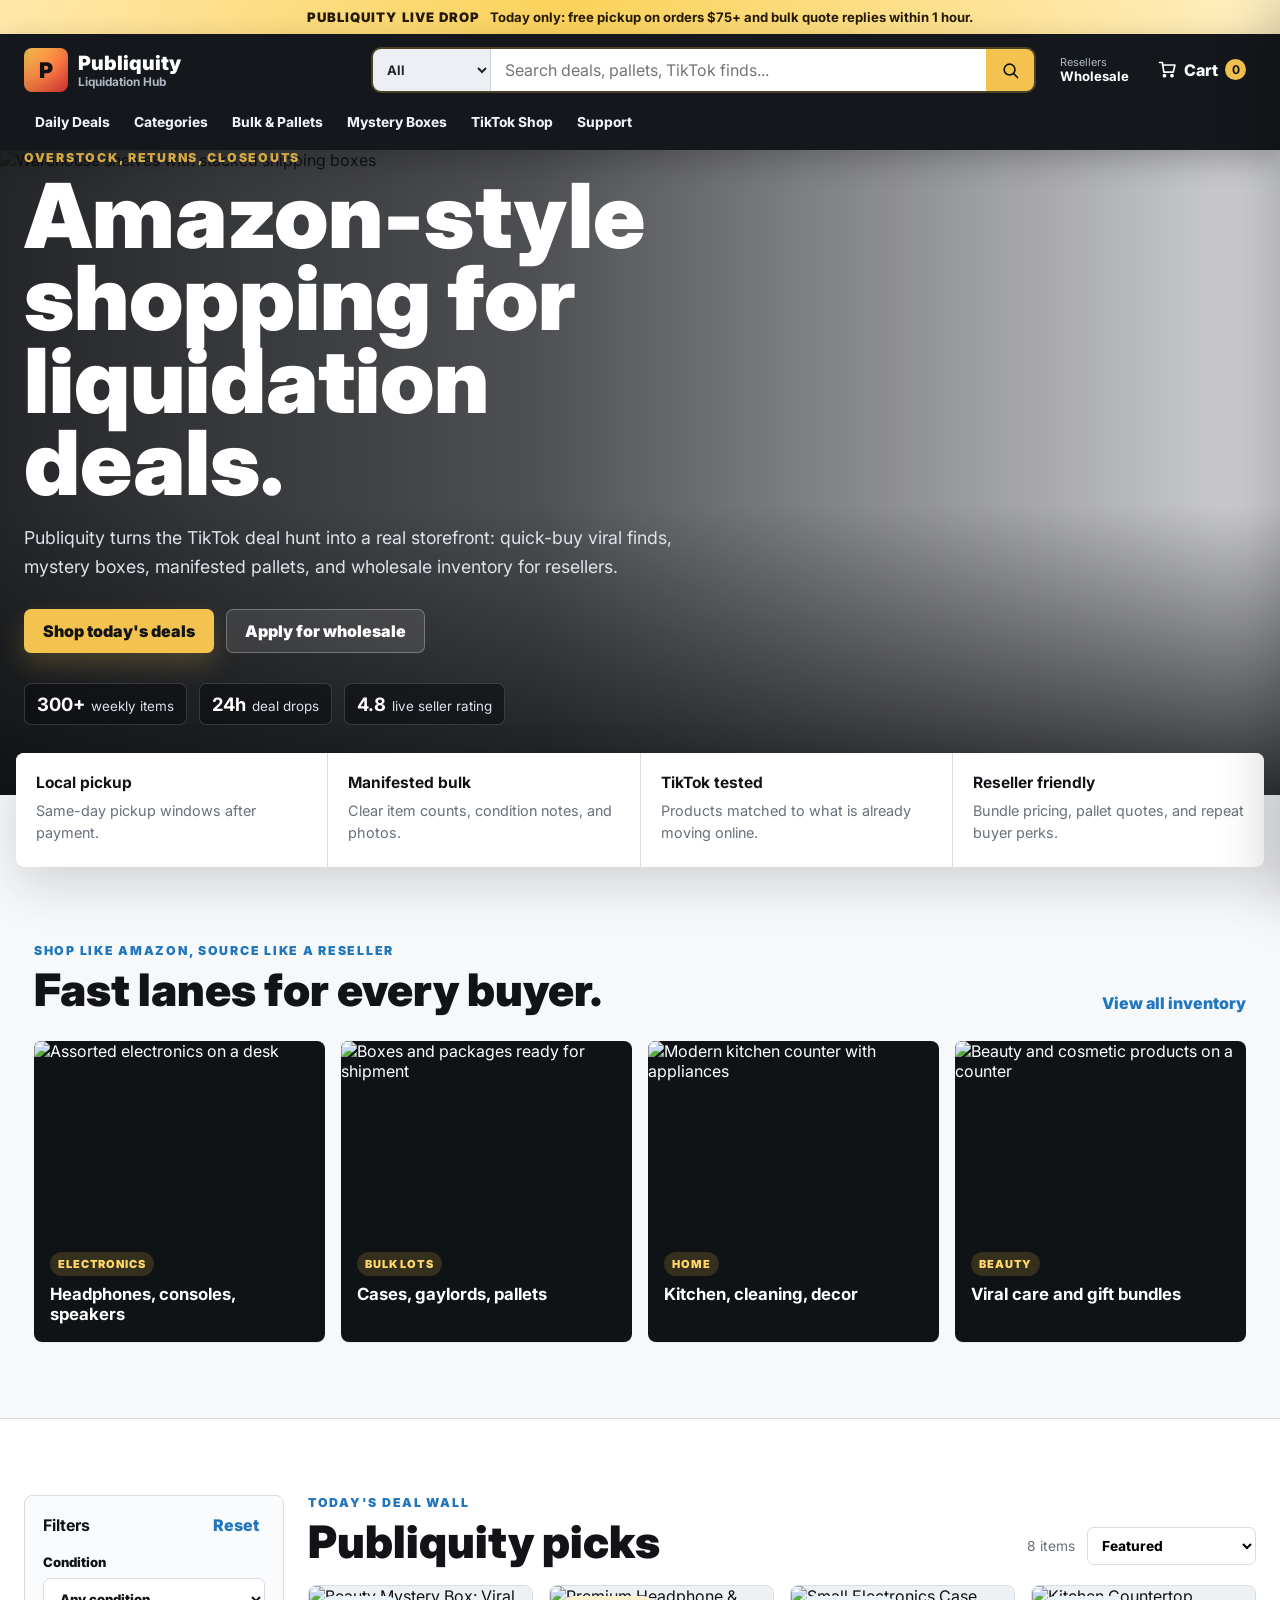
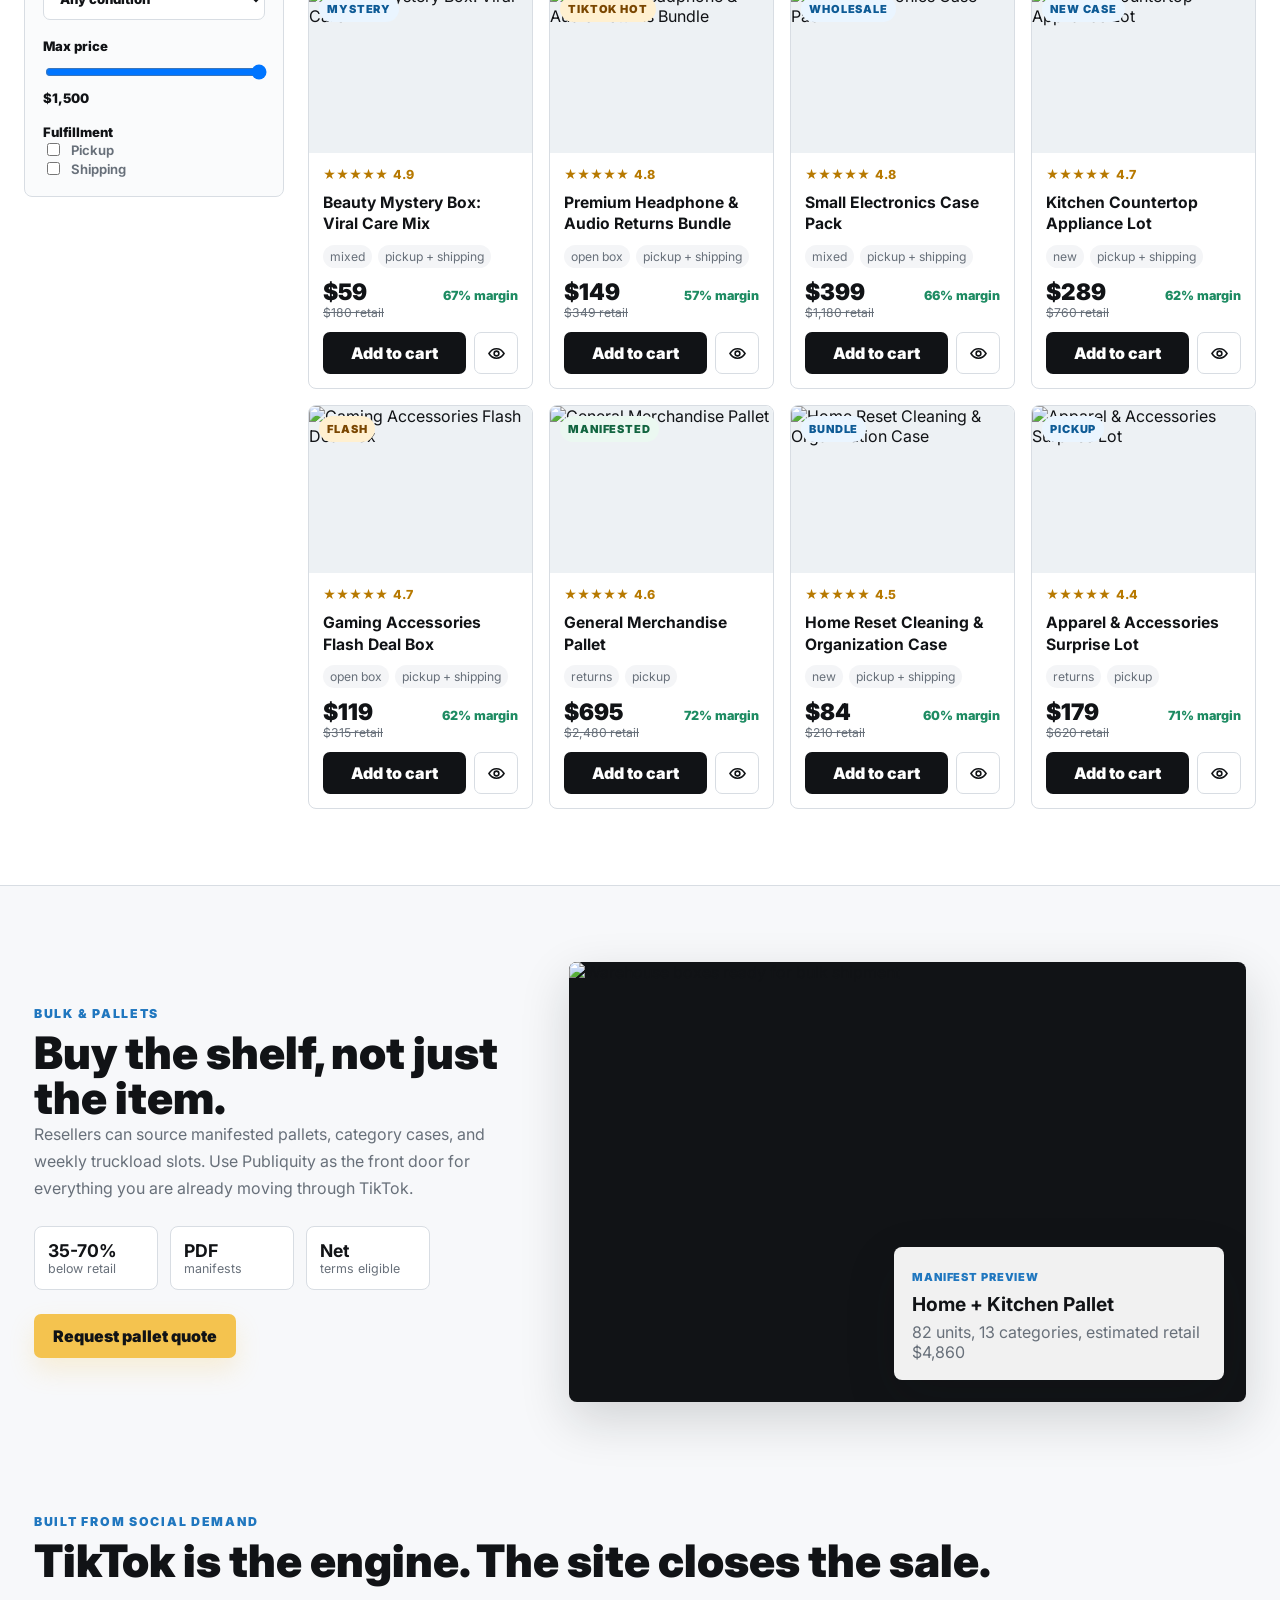
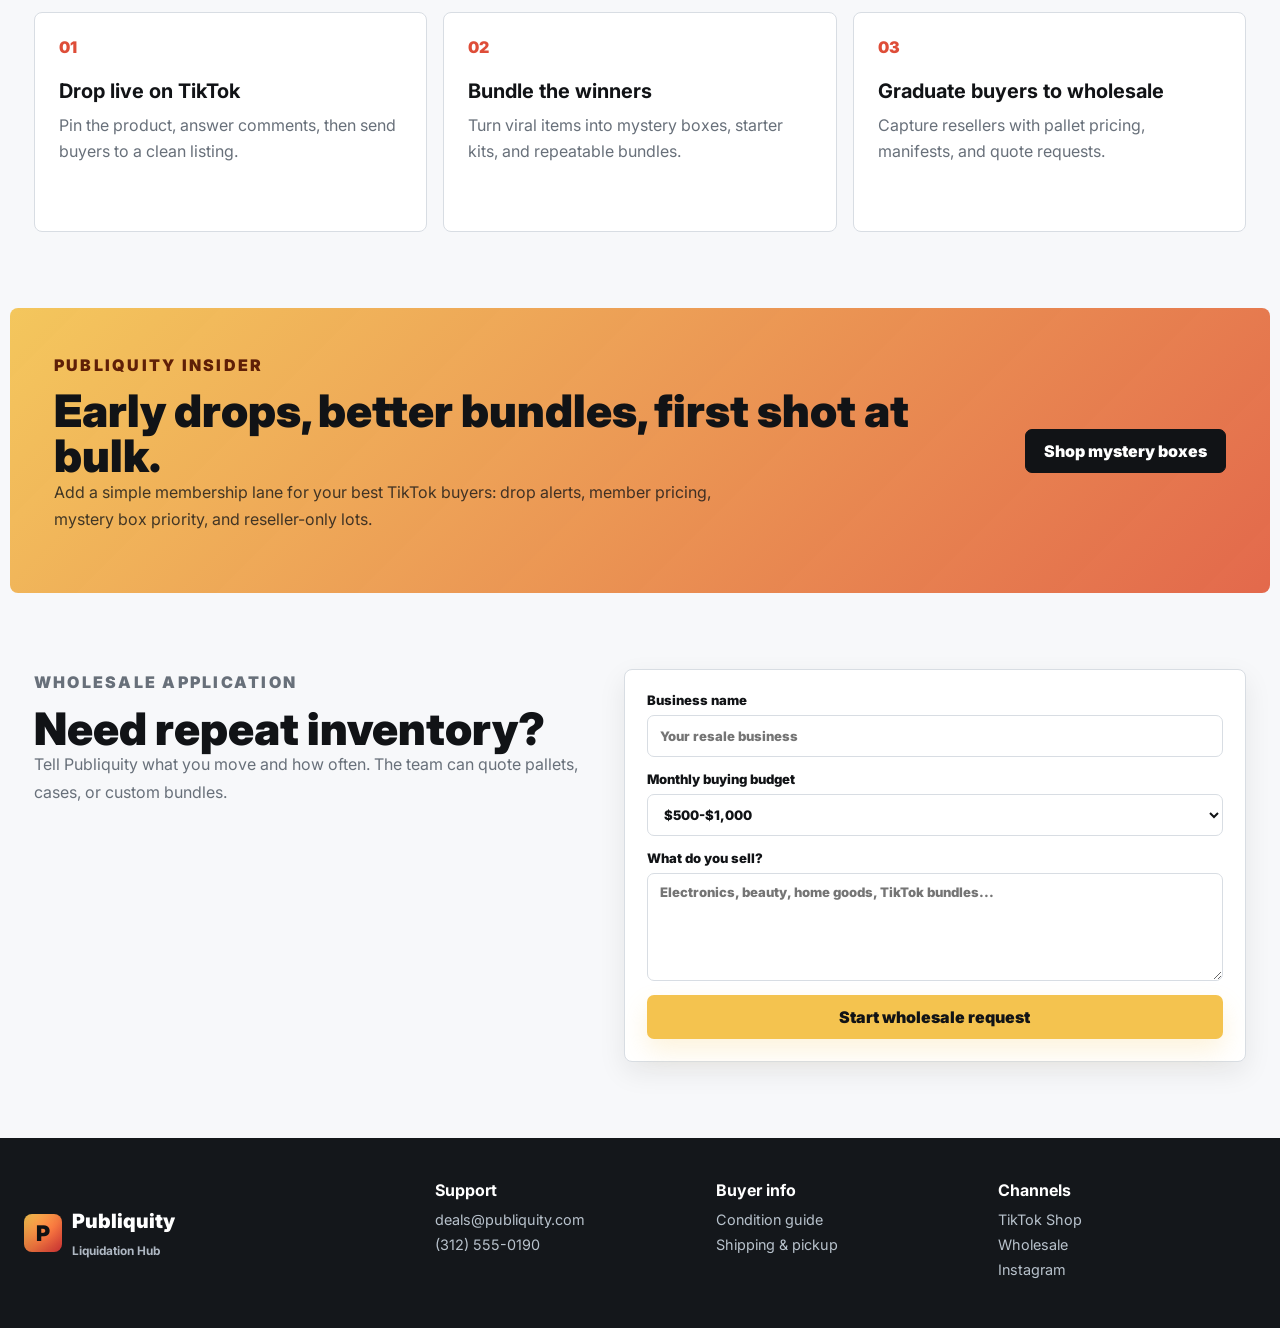
==== client-demos/publiquity/index.html @ a8ba73d6 "Add Publiquity storefront demo" ====
<!doctype html>
<html lang="en">
  <head>
    <meta charset="utf-8" />
    <meta name="viewport" content="width=device-width, initial-scale=1" />
    <meta name="theme-color" content="#121417" />
    <title>Publiquity | Liquidation Deals, Mystery Boxes & Wholesale</title>
    <meta
      name="description"
      content="Publiquity is a liquidation marketplace for viral deals, mystery boxes, bulk lots, and wholesale resale inventory."
    />
    <link rel="preconnect" href="https://images.unsplash.com" />
    <link rel="preconnect" href="https://fonts.googleapis.com" />
    <link rel="preconnect" href="https://fonts.gstatic.com" crossorigin />
    <link
      href="https://fonts.googleapis.com/css2?family=Inter:wght@400;500;600;700;800;900&display=swap"
      rel="stylesheet"
    />
    <link rel="stylesheet" href="styles.css?v=publiquity-3" />
  </head>
  <body>
    <div class="deal-strip">
      <span>Publiquity live drop</span>
      <strong>Today only: free pickup on orders $75+ and bulk quote replies within 1 hour.</strong>
    </div>

    <header class="site-header">
      <div class="topbar">
        <a class="brand" href="#top" aria-label="Publiquity home">
          <span class="brand-mark">P</span>
          <span>
            <strong>Publiquity</strong>
            <small>Liquidation Hub</small>
          </span>
        </a>

        <button class="icon-btn nav-toggle" type="button" aria-label="Open menu" data-nav-toggle>
          <span></span>
          <span></span>
          <span></span>
        </button>

        <form class="search" role="search">
          <select aria-label="Search category" id="categorySelect">
            <option value="all">All</option>
            <option value="electronics">Electronics</option>
            <option value="home">Home</option>
            <option value="beauty">Beauty</option>
            <option value="bulk">Bulk</option>
          </select>
          <input id="searchInput" type="search" placeholder="Search deals, pallets, TikTok finds..." />
          <button type="submit" aria-label="Search">
            <svg viewBox="0 0 24 24" aria-hidden="true">
              <path d="m21 21-4.3-4.3m1.3-5.2a6.5 6.5 0 1 1-13 0 6.5 6.5 0 0 1 13 0Z" />
            </svg>
          </button>
        </form>

        <div class="header-actions">
          <a class="mini-link" href="#wholesale">
            <span>Resellers</span>
            <strong>Wholesale</strong>
          </a>
          <button class="cart-button" type="button" data-cart-open>
            <svg viewBox="0 0 24 24" aria-hidden="true">
              <path d="M6.5 6h15l-2 8.5H8.2L6.5 3H3" />
              <path d="M9 20a1.2 1.2 0 1 0 0-2.4A1.2 1.2 0 0 0 9 20Zm9 0a1.2 1.2 0 1 0 0-2.4A1.2 1.2 0 0 0 18 20Z" />
            </svg>
            <span>Cart</span>
            <strong id="cartCount">0</strong>
          </button>
        </div>
      </div>

      <nav class="category-nav" data-nav>
        <a href="#deals">Daily Deals</a>
        <a href="#categories">Categories</a>
        <a href="#bulk">Bulk & Pallets</a>
        <a href="#mystery">Mystery Boxes</a>
        <a href="#tiktok">TikTok Shop</a>
        <a href="#support">Support</a>
      </nav>
    </header>

    <main id="top">
      <section class="hero">
        <img
          src="https://images.unsplash.com/photo-1586528116311-ad8dd3c8310d?auto=format&fit=crop&w=1800&q=82"
          alt="Warehouse shelves with stacked shipping boxes"
        />
        <div class="hero-overlay"></div>
        <div class="hero-content">
          <p class="eyebrow">Overstock, returns, closeouts</p>
          <h1>Amazon-style shopping for liquidation deals.</h1>
          <p>
            Publiquity turns the TikTok deal hunt into a real storefront: quick-buy viral finds,
            mystery boxes, manifested pallets, and wholesale inventory for resellers.
          </p>
          <div class="hero-actions">
            <a class="btn primary" href="#deals">Shop today's deals</a>
            <a class="btn secondary" href="#wholesale">Apply for wholesale</a>
          </div>
          <div class="hero-metrics" aria-label="Publiquity marketplace highlights">
            <span><strong>300+</strong> weekly items</span>
            <span><strong>24h</strong> deal drops</span>
            <span><strong>4.8</strong> live seller rating</span>
          </div>
        </div>
      </section>

      <section class="promise-bar" aria-label="Shopping promises">
        <div>
          <strong>Local pickup</strong>
          <span>Same-day pickup windows after payment.</span>
        </div>
        <div>
          <strong>Manifested bulk</strong>
          <span>Clear item counts, condition notes, and photos.</span>
        </div>
        <div>
          <strong>TikTok tested</strong>
          <span>Products matched to what is already moving online.</span>
        </div>
        <div>
          <strong>Reseller friendly</strong>
          <span>Bundle pricing, pallet quotes, and repeat buyer perks.</span>
        </div>
      </section>

      <section class="section shell" id="categories">
        <div class="section-head">
          <div>
            <p class="eyebrow">Shop like Amazon, source like a reseller</p>
            <h2>Fast lanes for every buyer.</h2>
          </div>
          <a class="text-link" href="#deals">View all inventory</a>
        </div>
        <div class="category-grid">
          <a class="category-card" href="#deals" data-filter-link="electronics">
            <img src="https://images.unsplash.com/photo-1550009158-9ebf69173e03?auto=format&fit=crop&w=900&q=80" alt="Assorted electronics on a desk" />
            <span>Electronics</span>
            <strong>Headphones, consoles, speakers</strong>
          </a>
          <a class="category-card" href="#bulk" data-filter-link="bulk">
            <img src="https://images.unsplash.com/photo-1553413077-190dd305871c?auto=format&fit=crop&w=900&q=80" alt="Boxes and packages ready for shipment" />
            <span>Bulk Lots</span>
            <strong>Cases, gaylords, pallets</strong>
          </a>
          <a class="category-card" href="#deals" data-filter-link="home">
            <img src="https://images.unsplash.com/photo-1556912173-3bb406ef7e77?auto=format&fit=crop&w=900&q=80" alt="Modern kitchen counter with appliances" />
            <span>Home</span>
            <strong>Kitchen, cleaning, decor</strong>
          </a>
          <a class="category-card" href="#deals" data-filter-link="beauty">
            <img src="https://images.unsplash.com/photo-1522335789203-aabd1fc54bc9?auto=format&fit=crop&w=900&q=80" alt="Beauty and cosmetic products on a counter" />
            <span>Beauty</span>
            <strong>Viral care and gift bundles</strong>
          </a>
        </div>
      </section>

      <section class="section inventory-shell" id="deals">
        <aside class="filters" aria-label="Inventory filters">
          <div class="filter-head">
            <strong>Filters</strong>
            <button type="button" data-clear-filters>Reset</button>
          </div>
          <label>
            Condition
            <select id="conditionFilter">
              <option value="all">Any condition</option>
              <option value="new">New</option>
              <option value="open-box">Open box</option>
              <option value="returns">Customer returns</option>
              <option value="mixed">Mixed</option>
            </select>
          </label>
          <label>
            Max price
            <input id="priceFilter" type="range" min="25" max="1500" value="1500" step="25" />
            <span id="priceLabel">$1,500</span>
          </label>
          <div>
            <span class="filter-label">Fulfillment</span>
            <label class="check"><input type="checkbox" value="pickup" class="fulfillment-filter" /> Pickup</label>
            <label class="check"><input type="checkbox" value="shipping" class="fulfillment-filter" /> Shipping</label>
          </div>
        </aside>

        <div class="inventory">
          <div class="section-head compact">
            <div>
              <p class="eyebrow">Today's deal wall</p>
              <h2>Publiquity picks</h2>
            </div>
            <div class="sort-row">
              <span id="resultCount">0 items</span>
              <select id="sortSelect" aria-label="Sort products">
                <option value="featured">Featured</option>
                <option value="price-low">Price low to high</option>
                <option value="price-high">Price high to low</option>
                <option value="margin">Best resale margin</option>
              </select>
            </div>
          </div>
          <div class="product-grid" id="productGrid"></div>
        </div>
      </section>

      <section class="section split-section" id="bulk">
        <div class="split-copy">
          <p class="eyebrow">Bulk & pallets</p>
          <h2>Buy the shelf, not just the item.</h2>
          <p>
            Resellers can source manifested pallets, category cases, and weekly truckload slots.
            Use Publiquity as the front door for everything you are already moving through TikTok.
          </p>
          <div class="bulk-stats">
            <span><strong>35-70%</strong> below retail</span>
            <span><strong>PDF</strong> manifests</span>
            <span><strong>Net</strong> terms eligible</span>
          </div>
          <button class="btn primary" type="button" data-wholesale-open>Request pallet quote</button>
        </div>
        <div class="bulk-board">
          <img src="https://images.unsplash.com/photo-1553413077-190dd305871c?auto=format&fit=crop&w=1300&q=82" alt="Warehouse boxes ready for bulk shipment" />
          <div class="manifest-card">
            <span>Manifest preview</span>
            <strong>Home + Kitchen Pallet</strong>
            <p>82 units, 13 categories, estimated retail $4,860</p>
          </div>
        </div>
      </section>

      <section class="section social-proof" id="tiktok">
        <div class="section-head">
          <div>
            <p class="eyebrow">Built from social demand</p>
            <h2>TikTok is the engine. The site closes the sale.</h2>
          </div>
        </div>
        <div class="proof-grid">
          <article>
            <span>01</span>
            <strong>Drop live on TikTok</strong>
            <p>Pin the product, answer comments, then send buyers to a clean listing.</p>
          </article>
          <article>
            <span>02</span>
            <strong>Bundle the winners</strong>
            <p>Turn viral items into mystery boxes, starter kits, and repeatable bundles.</p>
          </article>
          <article>
            <span>03</span>
            <strong>Graduate buyers to wholesale</strong>
            <p>Capture resellers with pallet pricing, manifests, and quote requests.</p>
          </article>
        </div>
      </section>

      <section class="section membership" id="mystery">
        <div>
          <p class="eyebrow">Publiquity Insider</p>
          <h2>Early drops, better bundles, first shot at bulk.</h2>
          <p>
            Add a simple membership lane for your best TikTok buyers: drop alerts, member pricing,
            mystery box priority, and reseller-only lots.
          </p>
        </div>
        <a class="btn secondary" href="#deals">Shop mystery boxes</a>
      </section>

      <section class="section wholesale" id="wholesale">
        <div class="wholesale-copy">
          <p class="eyebrow">Wholesale application</p>
          <h2>Need repeat inventory?</h2>
          <p>Tell Publiquity what you move and how often. The team can quote pallets, cases, or custom bundles.</p>
        </div>
        <form class="quote-form">
          <label>
            Business name
            <input type="text" placeholder="Your resale business" />
          </label>
          <label>
            Monthly buying budget
            <select>
              <option>$500-$1,000</option>
              <option>$1,000-$5,000</option>
              <option>$5,000-$15,000</option>
              <option>$15,000+</option>
            </select>
          </label>
          <label>
            What do you sell?
            <textarea placeholder="Electronics, beauty, home goods, TikTok bundles..."></textarea>
          </label>
          <button class="btn primary" type="button" data-wholesale-open>Start wholesale request</button>
        </form>
      </section>
    </main>

    <footer class="footer" id="support">
      <div class="brand compact-brand">
        <span class="brand-mark">P</span>
        <span>
          <strong>Publiquity</strong>
          <small>Liquidation Hub</small>
        </span>
      </div>
      <div>
        <strong>Support</strong>
        <a href="mailto:deals@publiquity.com">deals@publiquity.com</a>
        <a href="tel:+13125550190">(312) 555-0190</a>
      </div>
      <div>
        <strong>Buyer info</strong>
        <a href="#deals">Condition guide</a>
        <a href="#bulk">Shipping & pickup</a>
      </div>
      <div>
        <strong>Channels</strong>
        <a href="#tiktok">TikTok Shop</a>
        <a href="#wholesale">Wholesale</a>
      </div>
    </footer>

    <div class="drawer-backdrop" data-cart-close></div>
    <aside class="cart-drawer" aria-label="Shopping cart" aria-hidden="true" data-cart>
      <div class="drawer-head">
        <div>
          <span>Your cart</span>
          <strong id="cartTitle">0 items</strong>
        </div>
        <button class="icon-btn" type="button" aria-label="Close cart" data-cart-close>
          <svg viewBox="0 0 24 24" aria-hidden="true"><path d="M18 6 6 18M6 6l12 12" /></svg>
        </button>
      </div>
      <div class="cart-lines" id="cartLines"></div>
      <div class="cart-total">
        <span>Estimated total</span>
        <strong id="cartTotal">$0</strong>
      </div>
      <button class="btn primary full" type="button">Continue to checkout</button>
      <p class="cart-note">Demo checkout only. Next step is connecting Stripe, Shopify, or TikTok Shop sync.</p>
    </aside>

    <dialog class="quick-view" id="quickView">
      <button class="icon-btn modal-close" type="button" aria-label="Close product view" data-modal-close>
        <svg viewBox="0 0 24 24" aria-hidden="true"><path d="M18 6 6 18M6 6l12 12" /></svg>
      </button>
      <div id="quickViewBody"></div>
    </dialog>

    <dialog class="quote-modal" id="quoteModal">
      <button class="icon-btn modal-close" type="button" aria-label="Close wholesale request" data-quote-close>
        <svg viewBox="0 0 24 24" aria-hidden="true"><path d="M18 6 6 18M6 6l12 12" /></svg>
      </button>
      <p class="eyebrow">Wholesale request</p>
      <h2>Quote request queued</h2>
      <p>
        In a real build this would submit to Publiquity's CRM, email, or SMS workflow. For now,
        the storefront proves the buyer journey and the quote capture moment.
      </p>
      <button class="btn primary full" type="button" data-quote-close>Got it</button>
    </dialog>

    <script src="script.js?v=publiquity-3"></script>
  </body>
</html>
---- client-demos/publiquity/styles.css ----
:root {
  color-scheme: light;
  --ink: #111316;
  --muted: #68707a;
  --soft: #f4f5f7;
  --panel: #ffffff;
  --line: #d8dde3;
  --header: #14171b;
  --header-2: #20252b;
  --gold: #f4c34f;
  --gold-2: #e4a914;
  --coral: #de4d38;
  --blue: #2077bf;
  --green: #1d8b62;
  --violet: #5b55d8;
  --shadow: 0 18px 50px rgba(20, 23, 27, 0.16);
  font-family: Inter, system-ui, -apple-system, BlinkMacSystemFont, "Segoe UI", sans-serif;
}

* {
  box-sizing: border-box;
}

html {
  scroll-behavior: smooth;
}

body {
  margin: 0;
  background: #f7f8fa;
  color: var(--ink);
}

body.drawer-open {
  overflow: hidden;
}

img {
  display: block;
  max-width: 100%;
}

a {
  color: inherit;
  text-decoration: none;
}

button,
input,
select,
textarea {
  font: inherit;
}

button {
  cursor: pointer;
}

.deal-strip {
  display: flex;
  justify-content: center;
  gap: 10px;
  padding: 9px 16px;
  background: linear-gradient(90deg, #ffe8aa, #fbd25a 45%, #ffefc2);
  color: #251a03;
  font-size: 0.82rem;
}

.deal-strip span {
  font-weight: 900;
  text-transform: uppercase;
  letter-spacing: 0.08em;
}

.site-header {
  position: sticky;
  top: 0;
  z-index: 40;
  background: var(--header);
  color: #fff;
  box-shadow: 0 10px 28px rgba(0, 0, 0, 0.24);
}

.topbar {
  display: grid;
  grid-template-columns: minmax(210px, 0.8fr) minmax(340px, 1.6fr) auto;
  align-items: center;
  gap: 18px;
  width: min(1440px, 100%);
  margin: 0 auto;
  padding: 14px 24px;
}

.brand {
  display: inline-flex;
  align-items: center;
  gap: 10px;
  min-width: 0;
}

.brand-mark {
  display: grid;
  place-items: center;
  width: 44px;
  height: 44px;
  border-radius: 8px;
  background: linear-gradient(135deg, var(--gold), #ff7d42 55%, #e5383b);
  color: #101114;
  font-weight: 950;
  font-size: 1.35rem;
  box-shadow: inset 0 -10px 18px rgba(0, 0, 0, 0.14);
}

.brand strong {
  display: block;
  font-size: 1.23rem;
  font-weight: 950;
  letter-spacing: 0;
}

.brand small {
  display: block;
  color: #aeb7c2;
  font-size: 0.74rem;
  font-weight: 700;
}

.search {
  display: grid;
  grid-template-columns: 118px minmax(0, 1fr) 48px;
  height: 42px;
  border-radius: 8px;
  overflow: hidden;
  box-shadow: 0 0 0 2px rgba(244, 195, 79, 0.25);
}

.search:focus-within {
  box-shadow: 0 0 0 3px rgba(244, 195, 79, 0.72);
}

.search select,
.search input {
  border: 0;
  min-width: 0;
  outline: 0;
}

.search select {
  padding: 0 10px;
  background: #eceff3;
  color: #22262b;
  border-right: 1px solid #c8d0d8;
  font-weight: 700;
  font-size: 0.82rem;
}

.search input {
  padding: 0 14px;
  background: #fff;
  color: var(--ink);
}

.search button {
  display: grid;
  place-items: center;
  border: 0;
  background: var(--gold);
  color: #111316;
}

.search svg,
.cart-button svg,
.icon-btn svg {
  width: 20px;
  height: 20px;
  fill: none;
  stroke: currentColor;
  stroke-width: 2;
  stroke-linecap: round;
  stroke-linejoin: round;
}

.header-actions {
  display: flex;
  align-items: center;
  justify-content: flex-end;
  gap: 10px;
}

.mini-link {
  display: block;
  padding: 7px 8px;
  border-radius: 6px;
  line-height: 1.1;
}

.mini-link:hover,
.cart-button:hover,
.category-nav a:hover {
  outline: 1px solid rgba(255, 255, 255, 0.25);
}

.mini-link span {
  display: block;
  color: #aeb7c2;
  font-size: 0.68rem;
}

.mini-link strong {
  display: block;
  font-size: 0.82rem;
}

.cart-button {
  position: relative;
  display: inline-flex;
  align-items: center;
  gap: 7px;
  min-height: 40px;
  padding: 7px 10px;
  border: 0;
  border-radius: 7px;
  background: transparent;
  color: #fff;
  font-weight: 800;
}

.cart-button strong {
  display: grid;
  place-items: center;
  min-width: 21px;
  height: 21px;
  border-radius: 999px;
  background: var(--gold);
  color: #111316;
  font-size: 0.75rem;
}

.nav-toggle {
  display: none;
}

.category-nav {
  display: flex;
  align-items: center;
  gap: 2px;
  width: min(1440px, 100%);
  margin: 0 auto;
  padding: 0 24px 12px;
  color: #edf2f7;
}

.category-nav a {
  padding: 8px 11px;
  border-radius: 6px;
  font-size: 0.86rem;
  font-weight: 750;
}

.hero {
  position: relative;
  min-height: 620px;
  overflow: hidden;
  display: flex;
  align-items: flex-end;
}

.hero > img {
  position: absolute;
  inset: 0;
  width: 100%;
  height: 100%;
  object-fit: cover;
}

.hero-overlay {
  position: absolute;
  inset: 0;
  background:
    linear-gradient(90deg, rgba(13, 15, 18, 0.9) 0%, rgba(13, 15, 18, 0.72) 42%, rgba(13, 15, 18, 0.16) 100%),
    linear-gradient(0deg, rgba(13, 15, 18, 0.82) 0%, rgba(13, 15, 18, 0) 45%);
}

.hero-content {
  position: relative;
  z-index: 1;
  width: min(760px, calc(100% - 36px));
  margin: 0 auto 70px;
  margin-left: max(24px, calc((100vw - 1260px) / 2));
  color: #fff;
}

.eyebrow {
  margin: 0 0 10px;
  color: var(--blue);
  font-size: 0.77rem;
  font-weight: 950;
  text-transform: uppercase;
  letter-spacing: 0.14em;
}

.hero .eyebrow {
  color: var(--gold);
}

h1,
h2,
h3,
p {
  margin-top: 0;
}

.hero h1 {
  max-width: 720px;
  margin-bottom: 18px;
  font-size: clamp(2.7rem, 7vw, 5.8rem);
  line-height: 0.92;
  letter-spacing: 0;
  font-weight: 950;
}

.hero p:not(.eyebrow) {
  max-width: 660px;
  color: #dbe2ea;
  font-size: 1.11rem;
  line-height: 1.65;
}

.hero-actions,
.sort-row,
.bulk-stats,
.hero-metrics {
  display: flex;
  align-items: center;
  flex-wrap: wrap;
  gap: 12px;
}

.hero-actions {
  margin: 28px 0 30px;
}

.btn {
  display: inline-flex;
  align-items: center;
  justify-content: center;
  min-height: 44px;
  padding: 0 18px;
  border: 1px solid transparent;
  border-radius: 7px;
  font-weight: 900;
  transition: transform 0.18s ease, box-shadow 0.18s ease, background 0.18s ease;
}

.btn:hover {
  transform: translateY(-1px);
}

.btn.primary {
  background: var(--gold);
  color: #111316;
  box-shadow: 0 12px 26px rgba(244, 195, 79, 0.2);
}

.btn.primary:hover {
  background: #ffd35c;
}

.btn.secondary {
  background: rgba(255, 255, 255, 0.1);
  color: #fff;
  border-color: rgba(255, 255, 255, 0.28);
  backdrop-filter: blur(14px);
}

.btn.full {
  width: 100%;
}

.hero-metrics span {
  display: inline-flex;
  align-items: baseline;
  gap: 6px;
  padding: 9px 12px;
  border: 1px solid rgba(255, 255, 255, 0.16);
  border-radius: 7px;
  background: rgba(10, 12, 15, 0.55);
  color: #dbe2ea;
  font-size: 0.84rem;
}

.hero-metrics strong {
  color: #fff;
  font-size: 1.15rem;
}

.promise-bar {
  display: grid;
  grid-template-columns: repeat(4, minmax(0, 1fr));
  gap: 1px;
  width: min(1260px, calc(100% - 32px));
  margin: -42px auto 0;
  position: relative;
  z-index: 2;
  overflow: hidden;
  border-radius: 8px;
  background: var(--line);
  box-shadow: var(--shadow);
}

.promise-bar div {
  min-height: 114px;
  padding: 20px;
  background: #fff;
}

.promise-bar strong {
  display: block;
  margin-bottom: 8px;
  font-size: 0.97rem;
}

.promise-bar span {
  color: var(--muted);
  font-size: 0.9rem;
  line-height: 1.5;
}

.section {
  padding: 76px 24px;
}

.shell,
.social-proof,
.membership,
.wholesale,
.split-section {
  width: min(1260px, 100%);
  margin: 0 auto;
}

.section-head {
  display: flex;
  align-items: end;
  justify-content: space-between;
  gap: 24px;
  margin-bottom: 28px;
}

.section-head.compact {
  margin-bottom: 20px;
}

.section h2 {
  margin-bottom: 0;
  font-size: clamp(1.75rem, 3.5vw, 3rem);
  line-height: 1;
  letter-spacing: 0;
  font-weight: 950;
}

.text-link {
  color: var(--blue);
  font-weight: 850;
}

.category-grid {
  display: grid;
  grid-template-columns: repeat(4, minmax(0, 1fr));
  gap: 16px;
}

.category-card {
  min-height: 285px;
  overflow: hidden;
  border-radius: 8px;
  background: #101316;
  color: #fff;
  box-shadow: 0 1px 0 rgba(0, 0, 0, 0.06);
  transition: transform 0.18s ease, box-shadow 0.18s ease;
}

.category-card:hover {
  transform: translateY(-3px);
  box-shadow: var(--shadow);
}

.category-card img {
  width: 100%;
  height: 195px;
  object-fit: cover;
}

.category-card span,
.product-card .badge,
.manifest-card span {
  display: inline-flex;
  align-items: center;
  width: max-content;
  border-radius: 999px;
  font-size: 0.69rem;
  font-weight: 950;
  text-transform: uppercase;
  letter-spacing: 0.08em;
}

.category-card span {
  margin: 16px 16px 8px;
  padding: 5px 8px;
  background: rgba(244, 195, 79, 0.16);
  color: #ffd868;
}

.category-card strong {
  display: block;
  padding: 0 16px 18px;
  font-size: 1.05rem;
}

.inventory-shell {
  display: grid;
  grid-template-columns: 260px minmax(0, 1fr);
  gap: 24px;
  width: min(1440px, 100%);
  margin: 0 auto;
  background: #fff;
  border-top: 1px solid var(--line);
  border-bottom: 1px solid var(--line);
}

.filters {
  align-self: start;
  position: sticky;
  top: 122px;
  display: grid;
  gap: 18px;
  padding: 18px;
  border: 1px solid var(--line);
  border-radius: 8px;
  background: #fafbfc;
}

.filter-head {
  display: flex;
  justify-content: space-between;
  align-items: center;
}

.filter-head button,
.product-card .plain-btn {
  border: 0;
  background: transparent;
  color: var(--blue);
  font-weight: 850;
}

.filters label,
.filter-label {
  display: grid;
  gap: 8px;
  color: var(--ink);
  font-size: 0.82rem;
  font-weight: 850;
}

.filters select,
.filters input[type="range"],
.quote-form input,
.quote-form select,
.quote-form textarea {
  width: 100%;
}

.filters select,
.quote-form input,
.quote-form select,
.quote-form textarea {
  min-height: 42px;
  border: 1px solid var(--line);
  border-radius: 7px;
  background: #fff;
  color: var(--ink);
  padding: 0 12px;
  outline: 0;
}

.quote-form textarea {
  min-height: 108px;
  padding-top: 10px;
  resize: vertical;
}

.filters select:focus,
.quote-form input:focus,
.quote-form select:focus,
.quote-form textarea:focus {
  border-color: var(--blue);
  box-shadow: 0 0 0 3px rgba(32, 119, 191, 0.14);
}

.check {
  display: flex !important;
  grid-template-columns: unset !important;
  align-items: center;
  gap: 8px !important;
  color: var(--muted) !important;
  font-weight: 650 !important;
}

.inventory {
  min-width: 0;
}

.sort-row {
  justify-content: flex-end;
  color: var(--muted);
  font-size: 0.86rem;
}

.sort-row select {
  min-height: 38px;
  border: 1px solid var(--line);
  border-radius: 7px;
  background: #fff;
  padding: 0 10px;
  font-weight: 750;
}

.product-grid {
  display: grid;
  grid-template-columns: repeat(4, minmax(0, 1fr));
  gap: 16px;
}

.product-card {
  display: flex;
  flex-direction: column;
  min-height: 100%;
  border: 1px solid var(--line);
  border-radius: 8px;
  overflow: hidden;
  background: #fff;
  transition: transform 0.18s ease, box-shadow 0.18s ease, border-color 0.18s ease;
}

.product-card:hover {
  transform: translateY(-2px);
  border-color: rgba(32, 119, 191, 0.28);
  box-shadow: 0 14px 34px rgba(20, 23, 27, 0.12);
}

.product-media {
  position: relative;
  aspect-ratio: 4 / 3;
  background: #edf1f4;
  overflow: hidden;
}

.product-media img {
  width: 100%;
  height: 100%;
  object-fit: cover;
  transition: transform 0.28s ease;
}

.product-card:hover .product-media img {
  transform: scale(1.035);
}

.product-card .badge {
  position: absolute;
  top: 10px;
  left: 10px;
  padding: 6px 8px;
  background: #eaf5ff;
  color: #0e5b96;
}

.product-card .badge.hot {
  background: #fff0d0;
  color: #7a4600;
}

.product-card .badge.bulk {
  background: #ebf8f1;
  color: #126540;
}

.product-body {
  display: flex;
  flex: 1;
  flex-direction: column;
  gap: 10px;
  padding: 14px;
}

.rating {
  display: flex;
  align-items: center;
  gap: 5px;
  color: #b77900;
  font-size: 0.78rem;
  font-weight: 800;
}

.product-card h3 {
  margin: 0;
  min-height: 43px;
  font-size: 0.98rem;
  line-height: 1.35;
  letter-spacing: 0;
}

.product-meta {
  display: flex;
  align-items: center;
  flex-wrap: wrap;
  gap: 6px;
  color: var(--muted);
  font-size: 0.76rem;
}

.product-meta span {
  padding: 4px 7px;
  border-radius: 999px;
  background: var(--soft);
}

.price-row {
  display: flex;
  align-items: baseline;
  justify-content: space-between;
  gap: 12px;
  margin-top: auto;
}

.price {
  font-size: 1.42rem;
  font-weight: 950;
}

.retail {
  color: var(--muted);
  font-size: 0.76rem;
  text-decoration: line-through;
}

.margin {
  color: var(--green);
  font-size: 0.79rem;
  font-weight: 850;
  white-space: nowrap;
}

.card-actions {
  display: grid;
  grid-template-columns: 1fr 44px;
  gap: 8px;
  margin-top: 2px;
}

.add-btn,
.quick-btn {
  min-height: 42px;
  border-radius: 7px;
  font-weight: 900;
}

.add-btn {
  border: 0;
  background: #111316;
  color: #fff;
}

.quick-btn {
  display: grid;
  place-items: center;
  border: 1px solid var(--line);
  background: #fff;
  color: #111316;
}

.quick-btn svg {
  width: 19px;
  height: 19px;
  fill: none;
  stroke: currentColor;
  stroke-width: 2;
}

.split-section {
  display: grid;
  grid-template-columns: minmax(0, 0.85fr) minmax(420px, 1.15fr);
  gap: 34px;
  align-items: center;
}

.split-copy p:not(.eyebrow),
.membership p,
.wholesale-copy p {
  color: var(--muted);
  line-height: 1.7;
  font-size: 1rem;
}

.bulk-stats {
  margin: 24px 0;
}

.bulk-stats span {
  display: grid;
  min-width: 124px;
  padding: 13px;
  border-radius: 8px;
  background: #fff;
  border: 1px solid var(--line);
  color: var(--muted);
  font-size: 0.78rem;
}

.bulk-stats strong {
  color: var(--ink);
  font-size: 1.1rem;
}

.bulk-board {
  position: relative;
  min-height: 440px;
  overflow: hidden;
  border-radius: 8px;
  background: #111316;
  box-shadow: var(--shadow);
}

.bulk-board img {
  width: 100%;
  height: 100%;
  min-height: 440px;
  object-fit: cover;
}

.manifest-card {
  position: absolute;
  right: 22px;
  bottom: 22px;
  max-width: 330px;
  padding: 18px;
  border-radius: 8px;
  background: rgba(255, 255, 255, 0.94);
  box-shadow: var(--shadow);
}

.manifest-card span {
  margin-bottom: 8px;
  color: var(--blue);
}

.manifest-card strong {
  display: block;
  margin-bottom: 6px;
  font-size: 1.2rem;
}

.manifest-card p {
  margin-bottom: 0;
  color: var(--muted);
}

.social-proof {
  padding-top: 36px;
}

.proof-grid {
  display: grid;
  grid-template-columns: repeat(3, minmax(0, 1fr));
  gap: 16px;
}

.proof-grid article {
  min-height: 220px;
  padding: 24px;
  border-radius: 8px;
  background: #fff;
  border: 1px solid var(--line);
}

.proof-grid span {
  color: var(--coral);
  font-weight: 950;
}

.proof-grid strong {
  display: block;
  margin: 22px 0 10px;
  font-size: 1.25rem;
}

.proof-grid p {
  margin: 0;
  color: var(--muted);
  line-height: 1.6;
}

.membership {
  display: flex;
  align-items: center;
  justify-content: space-between;
  gap: 28px;
  border-radius: 8px;
  background:
    linear-gradient(135deg, rgba(244, 195, 79, 0.92), rgba(224, 85, 52, 0.88)),
    url("https://images.unsplash.com/photo-1522202176988-66273c2fd55f?auto=format&fit=crop&w=1400&q=82") center/cover;
  color: #111316;
  padding: 44px;
}

.membership .eyebrow {
  color: #5f1f07;
}

.membership p {
  max-width: 700px;
  color: rgba(17, 19, 22, 0.78);
}

.membership .btn.secondary {
  background: #111316;
  color: #fff;
  border-color: #111316;
  white-space: nowrap;
}

.wholesale {
  display: grid;
  grid-template-columns: minmax(0, 0.9fr) minmax(360px, 1fr);
  gap: 30px;
  align-items: start;
}

.quote-form {
  display: grid;
  gap: 14px;
  padding: 22px;
  border: 1px solid var(--line);
  border-radius: 8px;
  background: #fff;
  box-shadow: 0 10px 28px rgba(20, 23, 27, 0.08);
}

.quote-form label {
  display: grid;
  gap: 7px;
  color: var(--ink);
  font-size: 0.82rem;
  font-weight: 850;
}

.footer {
  display: grid;
  grid-template-columns: minmax(230px, 1.5fr) repeat(3, minmax(160px, 1fr));
  gap: 24px;
  padding: 42px 24px;
  background: var(--header);
  color: #fff;
}

.footer > * {
  width: min(100%, 300px);
}

.footer strong {
  display: block;
  margin-bottom: 11px;
}

.footer a {
  display: block;
  margin-bottom: 8px;
  color: #b8c2cc;
  font-size: 0.9rem;
}

.compact-brand .brand-mark {
  width: 38px;
  height: 38px;
}

.drawer-backdrop {
  position: fixed;
  inset: 0;
  z-index: 70;
  pointer-events: none;
  background: rgba(0, 0, 0, 0);
  transition: background 0.2s ease;
}

body.drawer-open .drawer-backdrop {
  pointer-events: auto;
  background: rgba(0, 0, 0, 0.45);
}

.cart-drawer {
  position: fixed;
  z-index: 80;
  top: 0;
  right: 0;
  display: flex;
  flex-direction: column;
  width: min(430px, 100%);
  height: 100dvh;
  background: #fff;
  box-shadow: -18px 0 50px rgba(0, 0, 0, 0.22);
  transform: translateX(102%);
  transition: transform 0.22s ease;
}

body.drawer-open .cart-drawer {
  transform: translateX(0);
}

.drawer-head {
  display: flex;
  align-items: center;
  justify-content: space-between;
  padding: 18px;
  border-bottom: 1px solid var(--line);
}

.drawer-head span {
  display: block;
  color: var(--muted);
  font-size: 0.78rem;
}

.drawer-head strong {
  display: block;
  font-size: 1.25rem;
}

.icon-btn {
  display: grid;
  place-items: center;
  width: 40px;
  height: 40px;
  border: 1px solid var(--line);
  border-radius: 7px;
  background: #fff;
  color: var(--ink);
}

.cart-lines {
  flex: 1;
  overflow: auto;
  padding: 12px 18px;
}

.cart-line {
  display: grid;
  grid-template-columns: 68px minmax(0, 1fr) auto;
  gap: 12px;
  padding: 12px 0;
  border-bottom: 1px solid var(--line);
}

.cart-line img {
  width: 68px;
  height: 68px;
  object-fit: cover;
  border-radius: 7px;
}

.cart-line strong {
  display: block;
  margin-bottom: 4px;
  font-size: 0.92rem;
}

.cart-line span {
  display: block;
  color: var(--muted);
  font-size: 0.8rem;
}

.qty-row {
  display: inline-flex;
  align-items: center;
  gap: 9px;
  margin-top: 8px;
}

.qty-row button {
  width: 27px;
  height: 27px;
  border: 1px solid var(--line);
  border-radius: 6px;
  background: #fff;
  font-weight: 900;
}

.line-total {
  font-weight: 950;
  white-space: nowrap;
}

.empty-cart {
  display: grid;
  place-items: center;
  min-height: 260px;
  color: var(--muted);
  text-align: center;
}

.cart-total {
  display: flex;
  align-items: baseline;
  justify-content: space-between;
  gap: 16px;
  padding: 18px;
  border-top: 1px solid var(--line);
}

.cart-total span {
  color: var(--muted);
}

.cart-total strong {
  font-size: 1.45rem;
}

.cart-drawer .btn {
  margin: 0 18px;
}

.cart-note {
  padding: 0 18px 18px;
  margin: 12px 0 0;
  color: var(--muted);
  font-size: 0.8rem;
  line-height: 1.5;
}

dialog {
  border: 0;
  border-radius: 8px;
  padding: 0;
  color: var(--ink);
  box-shadow: 0 24px 70px rgba(0, 0, 0, 0.32);
}

dialog::backdrop {
  background: rgba(0, 0, 0, 0.55);
}

.quick-view {
  width: min(980px, calc(100% - 30px));
  overflow: visible;
}

.quick-view-grid {
  display: grid;
  grid-template-columns: minmax(300px, 0.95fr) minmax(0, 1.05fr);
  gap: 0;
  background: #fff;
  overflow: hidden;
  border-radius: 8px;
}

.quick-view-grid img {
  width: 100%;
  height: 100%;
  min-height: 430px;
  object-fit: cover;
}

.quick-copy {
  padding: 34px;
}

.quick-copy h2 {
  margin: 0 0 12px;
  font-size: clamp(1.7rem, 3vw, 2.6rem);
  line-height: 1;
}

.quick-copy p {
  color: var(--muted);
  line-height: 1.7;
}

.detail-list {
  display: grid;
  gap: 8px;
  margin: 18px 0 24px;
  padding: 0;
  list-style: none;
}

.detail-list li {
  padding: 10px 12px;
  border-radius: 7px;
  background: var(--soft);
  color: #38404a;
  font-size: 0.9rem;
}

.modal-close {
  position: absolute;
  top: 12px;
  right: 12px;
  z-index: 3;
}

.quote-modal {
  width: min(460px, calc(100% - 30px));
  padding: 30px;
}

.quote-modal h2 {
  margin-bottom: 12px;
  font-size: 2rem;
}

.quote-modal p:not(.eyebrow) {
  color: var(--muted);
  line-height: 1.7;
}

@media (max-width: 1180px) {
  .topbar {
    grid-template-columns: minmax(190px, auto) minmax(260px, 1fr) auto;
  }

  .product-grid {
    grid-template-columns: repeat(3, minmax(0, 1fr));
  }

  .category-grid {
    grid-template-columns: repeat(2, minmax(0, 1fr));
  }
}

@media (max-width: 900px) {
  .deal-strip {
    align-items: center;
    flex-direction: column;
    gap: 2px;
    text-align: center;
  }

  .topbar {
    grid-template-columns: 1fr auto;
    gap: 12px;
  }

  .search {
    grid-column: 1 / -1;
    grid-row: 2;
    grid-template-columns: 92px minmax(0, 1fr) 46px;
  }

  .header-actions {
    display: none;
  }

  .nav-toggle {
    display: grid;
    gap: 4px;
    background: transparent;
    border-color: rgba(255, 255, 255, 0.24);
  }

  .nav-toggle span {
    width: 18px;
    height: 2px;
    background: #fff;
    border-radius: 999px;
  }

  .category-nav {
    display: none;
    flex-direction: column;
    align-items: stretch;
    padding: 0 24px 14px;
  }

  .category-nav.is-open {
    display: flex;
  }

  .hero {
    min-height: 610px;
  }

  .hero-content {
    margin-bottom: 54px;
  }

  .promise-bar {
    grid-template-columns: repeat(2, minmax(0, 1fr));
  }

  .inventory-shell,
  .split-section,
  .wholesale,
  .quick-view-grid {
    grid-template-columns: 1fr;
  }

  .filters {
    position: static;
  }

  .product-grid {
    grid-template-columns: repeat(2, minmax(0, 1fr));
  }

  .split-section {
    padding-top: 52px;
  }

  .bulk-board,
  .bulk-board img {
    min-height: 350px;
  }

  .proof-grid,
  .footer {
    grid-template-columns: 1fr;
  }

  .membership {
    align-items: flex-start;
    flex-direction: column;
  }

  .quick-view-grid img {
    min-height: 300px;
  }
}

@media (min-width: 901px) {
  .nav-toggle.icon-btn {
    display: none;
  }
}

@media (max-width: 620px) {
  .topbar {
    padding: 12px 14px;
  }

  .brand strong {
    font-size: 1.05rem;
  }

  .brand-mark {
    width: 39px;
    height: 39px;
  }

  .search {
    grid-template-columns: 1fr 45px;
  }

  .search select {
    display: none;
  }

  .category-nav {
    padding-inline: 14px;
  }

  .hero {
    min-height: 640px;
  }

  .hero-content {
    width: calc(100% - 28px);
    margin-left: 14px;
  }

  .hero-actions {
    align-items: stretch;
    flex-direction: column;
  }

  .hero-actions .btn {
    width: 100%;
  }

  .promise-bar,
  .category-grid,
  .product-grid {
    grid-template-columns: 1fr;
  }

  .section {
    padding: 54px 14px;
  }

  .section-head {
    align-items: flex-start;
    flex-direction: column;
  }

  .inventory-shell {
    padding-left: 14px;
    padding-right: 14px;
  }

  .filters {
    padding: 14px;
  }

  .sort-row {
    width: 100%;
    justify-content: space-between;
  }

  .category-card {
    min-height: 260px;
  }

  .membership {
    padding: 28px;
  }

  .manifest-card {
    position: static;
    max-width: none;
    margin: -24px 14px 14px;
  }

  .quick-copy {
    padding: 24px;
  }

  .footer {
    padding-inline: 18px;
  }
}
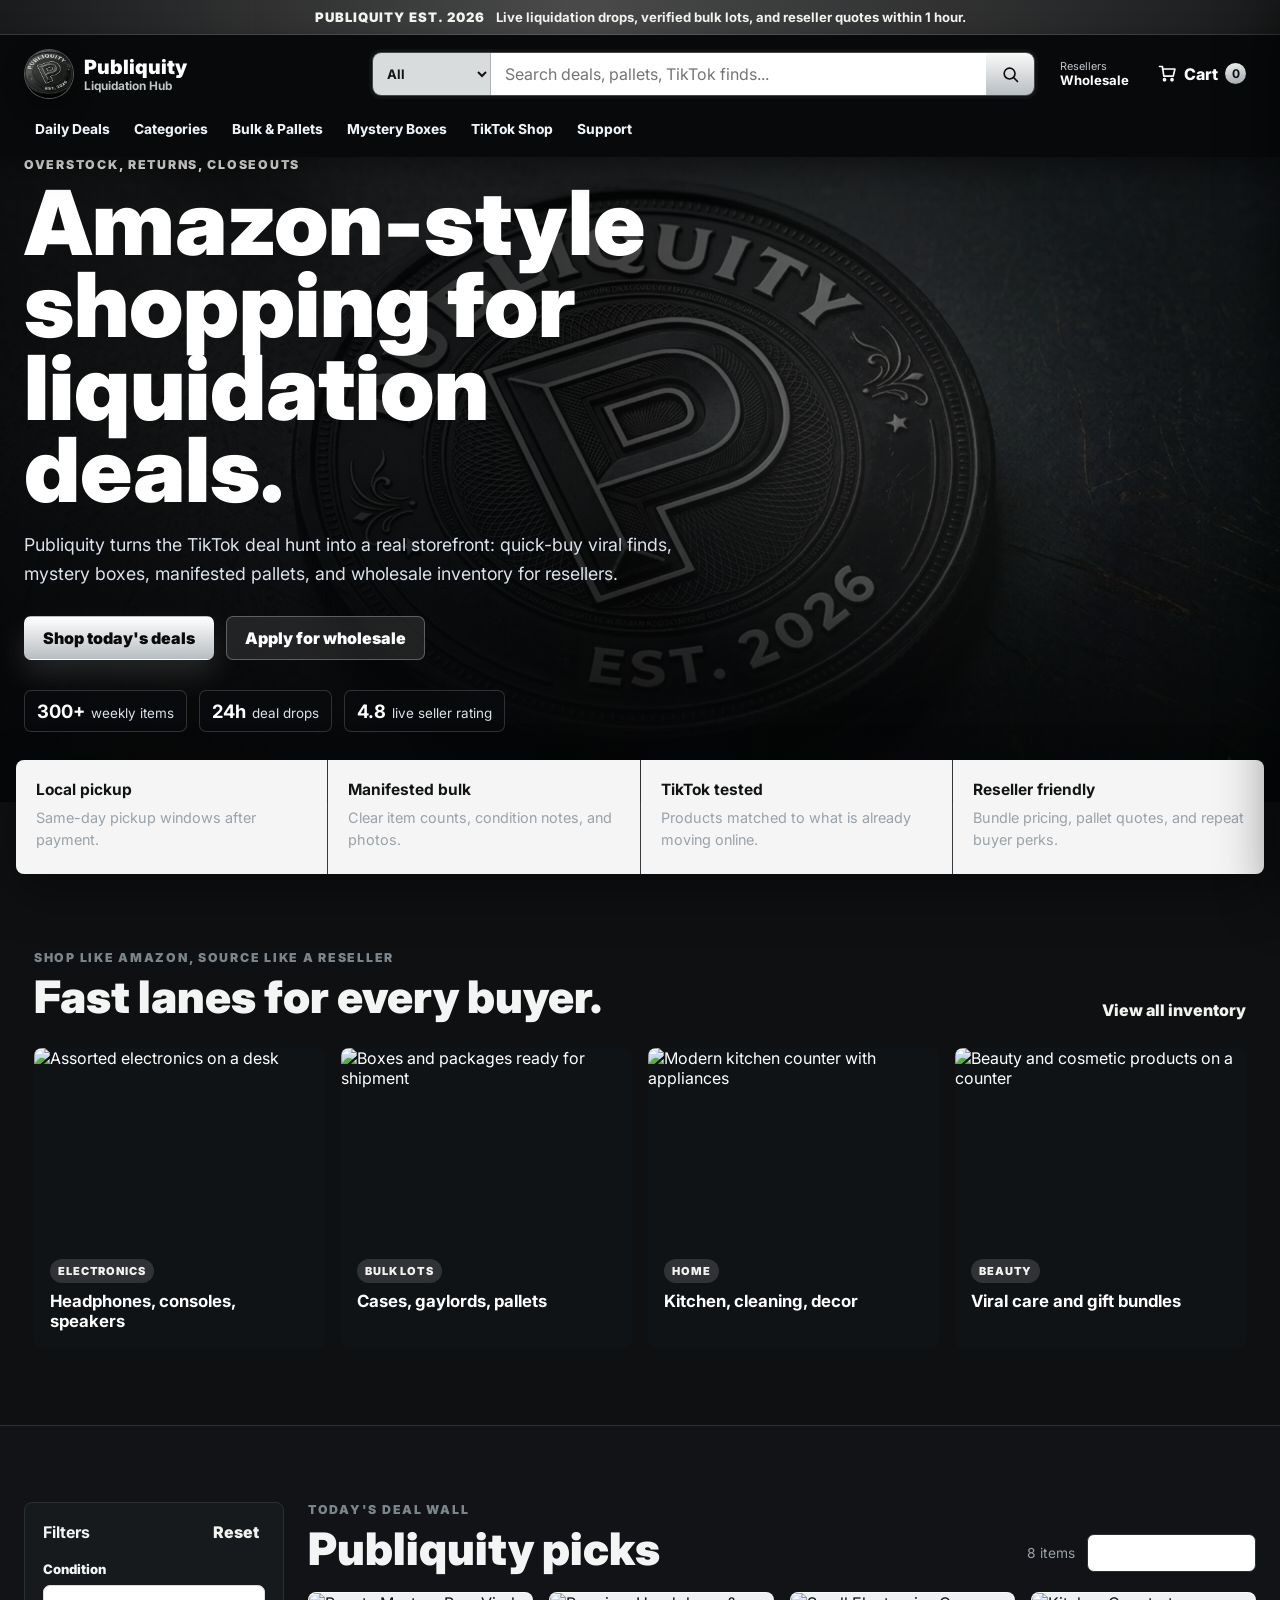
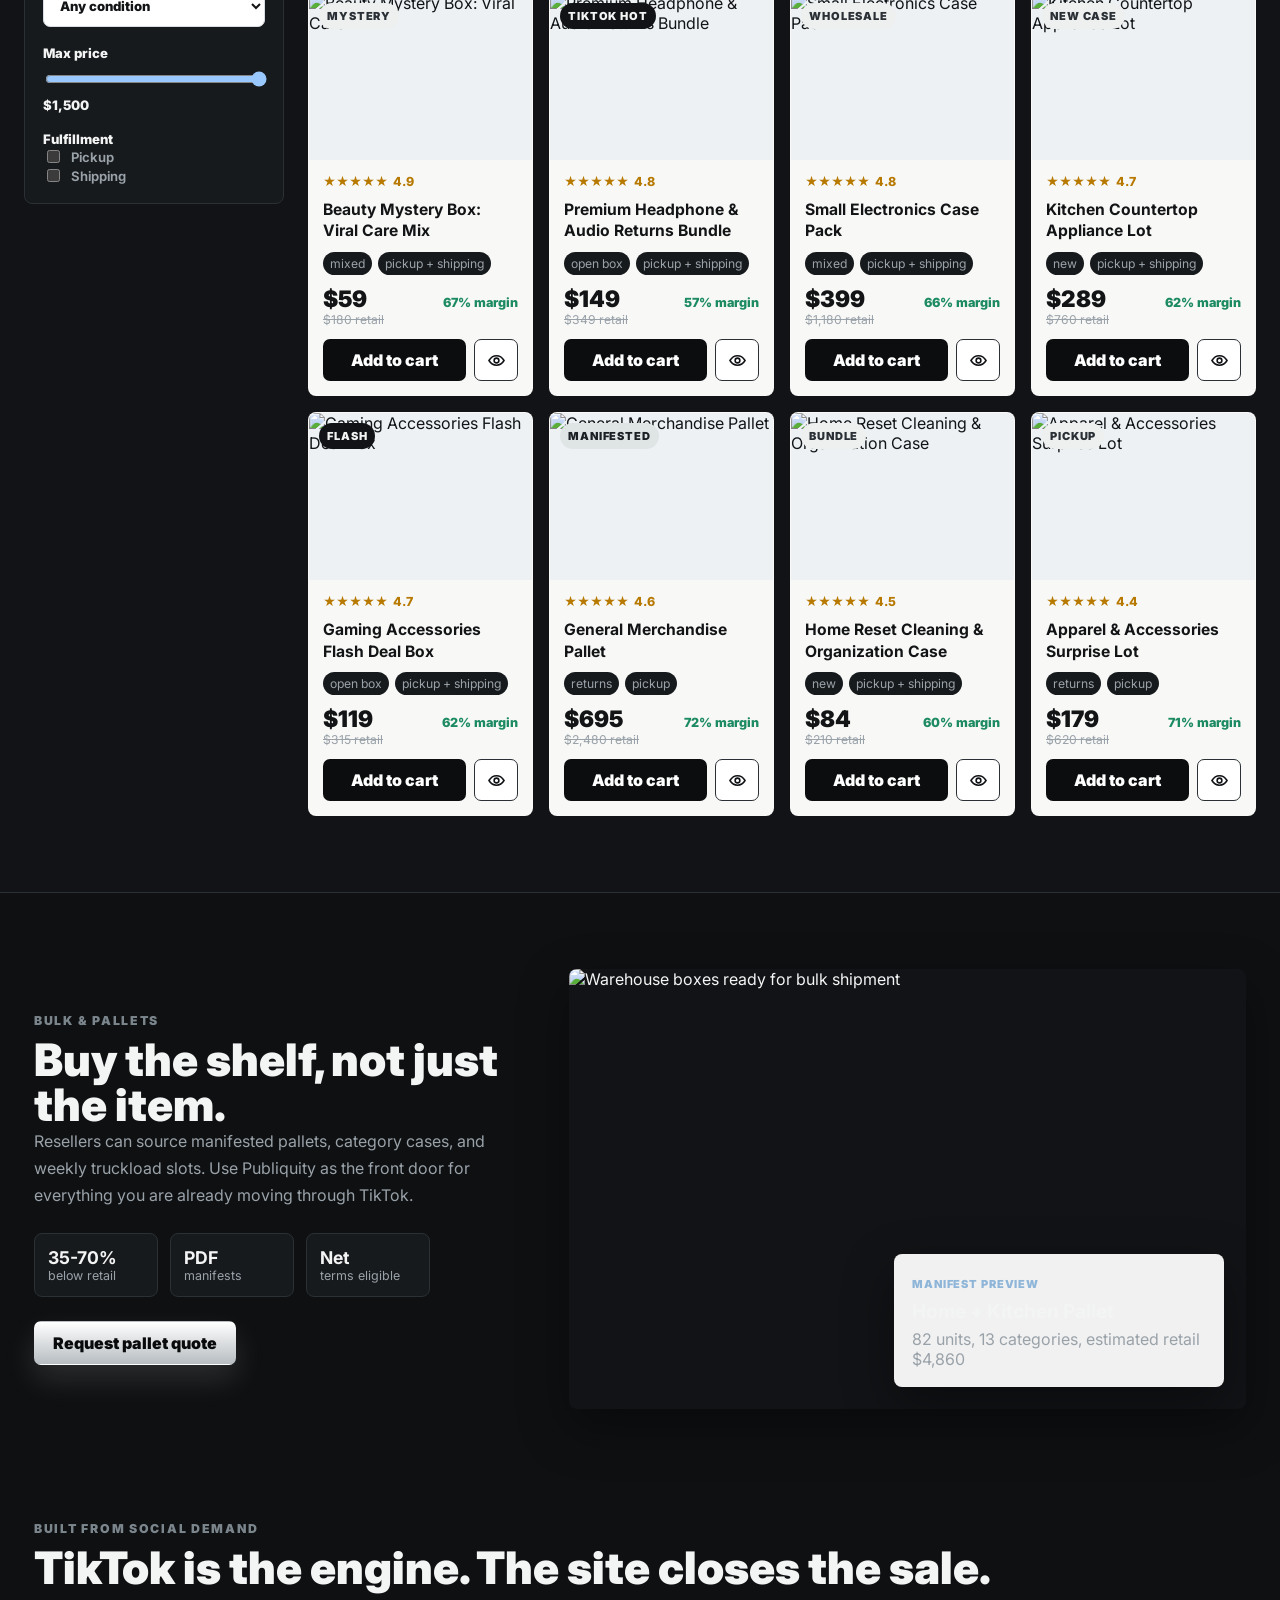
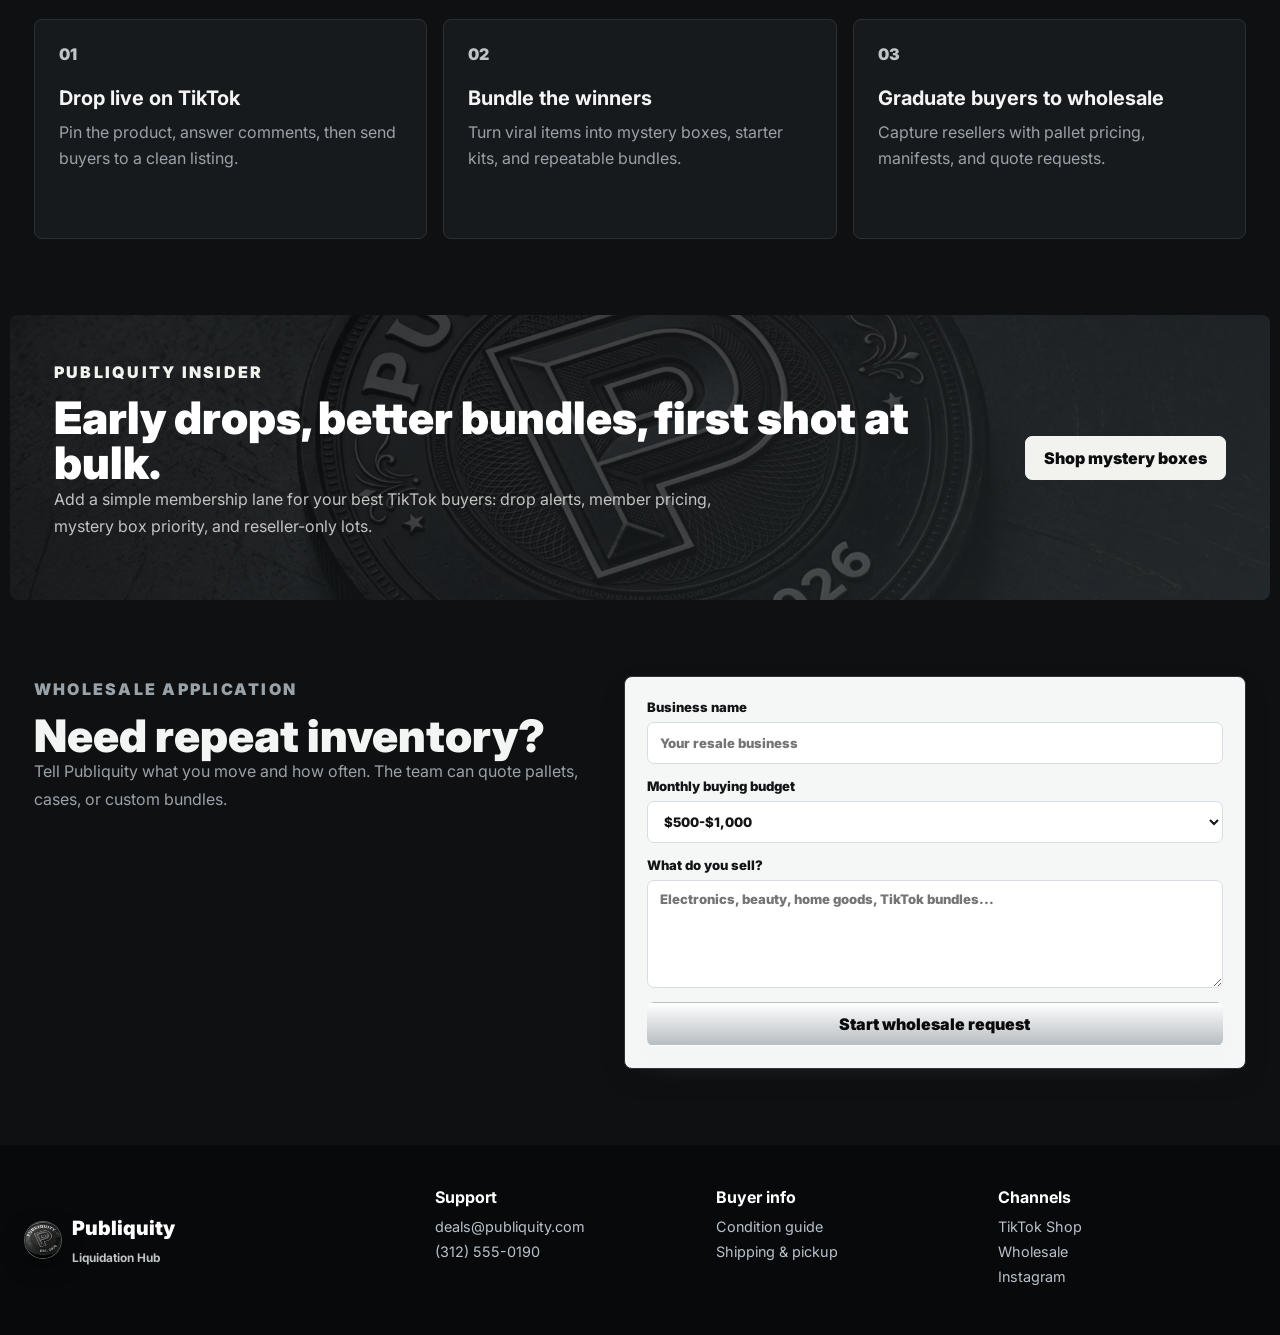
==== commit 6b3317ff: "Apply Publiquity logo and colorway" ====
--- a/client-demos/publiquity/index.html
+++ b/client-demos/publiquity/index.html
@@ -3,7 +3,7 @@
   <head>
     <meta charset="utf-8" />
     <meta name="viewport" content="width=device-width, initial-scale=1" />
-    <meta name="theme-color" content="#121417" />
+    <meta name="theme-color" content="#0b0d0f" />
     <title>Publiquity | Liquidation Deals, Mystery Boxes & Wholesale</title>
     <meta
       name="description"
@@ -16,18 +16,18 @@
       href="https://fonts.googleapis.com/css2?family=Inter:wght@400;500;600;700;800;900&display=swap"
       rel="stylesheet"
     />
-    <link rel="stylesheet" href="styles.css?v=publiquity-3" />
+    <link rel="stylesheet" href="styles.css?v=publiquity-4" />
   </head>
   <body>
     <div class="deal-strip">
-      <span>Publiquity live drop</span>
-      <strong>Today only: free pickup on orders $75+ and bulk quote replies within 1 hour.</strong>
+      <span>Publiquity est. 2026</span>
+      <strong>Live liquidation drops, verified bulk lots, and reseller quotes within 1 hour.</strong>
     </div>
 
     <header class="site-header">
       <div class="topbar">
         <a class="brand" href="#top" aria-label="Publiquity home">
-          <span class="brand-mark">P</span>
+          <span class="brand-mark"><img src="assets/publiquity-coin.webp" alt="" /></span>
           <span>
             <strong>Publiquity</strong>
             <small>Liquidation Hub</small>
@@ -85,8 +85,8 @@
     <main id="top">
       <section class="hero">
         <img
-          src="https://images.unsplash.com/photo-1586528116311-ad8dd3c8310d?auto=format&fit=crop&w=1800&q=82"
-          alt="Warehouse shelves with stacked shipping boxes"
+          src="assets/publiquity-brand-hero.webp"
+          alt="Publiquity coin logo on a dark metal surface"
         />
         <div class="hero-overlay"></div>
         <div class="hero-content">
@@ -301,7 +301,7 @@
 
     <footer class="footer" id="support">
       <div class="brand compact-brand">
-        <span class="brand-mark">P</span>
+        <span class="brand-mark"><img src="assets/publiquity-coin.webp" alt="" /></span>
         <span>
           <strong>Publiquity</strong>
           <small>Liquidation Hub</small>
@@ -364,6 +364,6 @@
       <button class="btn primary full" type="button" data-quote-close>Got it</button>
     </dialog>
 
-    <script src="script.js?v=publiquity-3"></script>
+    <script src="script.js?v=publiquity-4"></script>
   </body>
 </html>
--- a/client-demos/publiquity/styles.css
+++ b/client-demos/publiquity/styles.css
@@ -1,19 +1,22 @@
 :root {
-  color-scheme: light;
-  --ink: #111316;
-  --muted: #68707a;
-  --soft: #f4f5f7;
+  color-scheme: dark;
+  --ink: #f3f4f4;
+  --paper-ink: #121416;
+  --muted: #9aa2a9;
+  --soft: #171a1d;
   --panel: #ffffff;
-  --line: #d8dde3;
-  --header: #14171b;
-  --header-2: #20252b;
-  --gold: #f4c34f;
-  --gold-2: #e4a914;
-  --coral: #de4d38;
-  --blue: #2077bf;
+  --line: #2b3034;
+  --line-light: #d8dde3;
+  --header: #08090a;
+  --header-2: #14171a;
+  --platinum: #f2f2ef;
+  --silver: #bfc4c7;
+  --steel: #7b858c;
+  --gunmetal: #22272b;
+  --charcoal: #101214;
+  --blue: #8fb6d8;
   --green: #1d8b62;
-  --violet: #5b55d8;
-  --shadow: 0 18px 50px rgba(20, 23, 27, 0.16);
+  --shadow: 0 18px 50px rgba(0, 0, 0, 0.38);
   font-family: Inter, system-ui, -apple-system, BlinkMacSystemFont, "Segoe UI", sans-serif;
 }
 
@@ -27,7 +30,7 @@
 
 body {
   margin: 0;
-  background: #f7f8fa;
+  background: #0e1012;
   color: var(--ink);
 }
 
@@ -61,9 +64,12 @@
   justify-content: center;
   gap: 10px;
   padding: 9px 16px;
-  background: linear-gradient(90deg, #ffe8aa, #fbd25a 45%, #ffefc2);
-  color: #251a03;
+  background:
+    linear-gradient(90deg, rgba(242, 242, 239, 0.08), rgba(242, 242, 239, 0.28) 45%, rgba(242, 242, 239, 0.08)),
+    #08090a;
+  color: #f5f5f2;
   font-size: 0.82rem;
+  border-bottom: 1px solid rgba(255, 255, 255, 0.14);
 }
 
 .deal-strip span {
@@ -78,7 +84,7 @@
   z-index: 40;
   background: var(--header);
   color: #fff;
-  box-shadow: 0 10px 28px rgba(0, 0, 0, 0.24);
+  box-shadow: 0 10px 28px rgba(0, 0, 0, 0.42);
 }
 
 .topbar {
@@ -99,16 +105,20 @@
 }
 
 .brand-mark {
-  display: grid;
-  place-items: center;
-  width: 44px;
-  height: 44px;
-  border-radius: 8px;
-  background: linear-gradient(135deg, var(--gold), #ff7d42 55%, #e5383b);
-  color: #101114;
-  font-weight: 950;
-  font-size: 1.35rem;
-  box-shadow: inset 0 -10px 18px rgba(0, 0, 0, 0.14);
+  width: 50px;
+  height: 50px;
+  border-radius: 999px;
+  overflow: hidden;
+  border: 1px solid rgba(242, 242, 239, 0.35);
+  background: #050607;
+  box-shadow: inset 0 0 0 1px rgba(0, 0, 0, 0.65), 0 8px 22px rgba(0, 0, 0, 0.36);
+}
+
+.brand-mark img {
+  width: 100%;
+  height: 100%;
+  object-fit: cover;
+  transform: scale(1.12);
 }
 
 .brand strong {
@@ -120,7 +130,7 @@
 
 .brand small {
   display: block;
-  color: #aeb7c2;
+  color: var(--silver);
   font-size: 0.74rem;
   font-weight: 700;
 }
@@ -131,11 +141,11 @@
   height: 42px;
   border-radius: 8px;
   overflow: hidden;
-  box-shadow: 0 0 0 2px rgba(244, 195, 79, 0.25);
+  box-shadow: 0 0 0 1px rgba(242, 242, 239, 0.24), 0 0 0 4px rgba(255, 255, 255, 0.03);
 }
 
 .search:focus-within {
-  box-shadow: 0 0 0 3px rgba(244, 195, 79, 0.72);
+  box-shadow: 0 0 0 2px rgba(242, 242, 239, 0.78), 0 0 0 5px rgba(242, 242, 239, 0.12);
 }
 
 .search select,
@@ -147,9 +157,9 @@
 
 .search select {
   padding: 0 10px;
-  background: #eceff3;
-  color: #22262b;
-  border-right: 1px solid #c8d0d8;
+  background: #d9dcdd;
+  color: #111316;
+  border-right: 1px solid #aeb5ba;
   font-weight: 700;
   font-size: 0.82rem;
 }
@@ -157,15 +167,15 @@
 .search input {
   padding: 0 14px;
   background: #fff;
-  color: var(--ink);
+  color: var(--paper-ink);
 }
 
 .search button {
   display: grid;
   place-items: center;
   border: 0;
-  background: var(--gold);
-  color: #111316;
+  background: linear-gradient(180deg, #fafafa, #b9bec2);
+  color: #0b0d0f;
 }
 
 .search svg,
@@ -202,7 +212,7 @@
 
 .mini-link span {
   display: block;
-  color: #aeb7c2;
+  color: var(--silver);
   font-size: 0.68rem;
 }
 
@@ -231,8 +241,8 @@
   min-width: 21px;
   height: 21px;
   border-radius: 999px;
-  background: var(--gold);
-  color: #111316;
+  background: linear-gradient(180deg, #f4f5f4, #aeb4b8);
+  color: #0b0d0f;
   font-size: 0.75rem;
 }
 
@@ -277,8 +287,9 @@
   position: absolute;
   inset: 0;
   background:
-    linear-gradient(90deg, rgba(13, 15, 18, 0.9) 0%, rgba(13, 15, 18, 0.72) 42%, rgba(13, 15, 18, 0.16) 100%),
-    linear-gradient(0deg, rgba(13, 15, 18, 0.82) 0%, rgba(13, 15, 18, 0) 45%);
+    radial-gradient(circle at 68% 42%, rgba(255, 255, 255, 0.08), transparent 30%),
+    linear-gradient(90deg, rgba(5, 6, 7, 0.94) 0%, rgba(5, 6, 7, 0.78) 42%, rgba(5, 6, 7, 0.24) 100%),
+    linear-gradient(0deg, rgba(5, 6, 7, 0.94) 0%, rgba(5, 6, 7, 0.12) 52%);
 }
 
 .hero-content {
@@ -292,7 +303,7 @@
 
 .eyebrow {
   margin: 0 0 10px;
-  color: var(--blue);
+  color: var(--steel);
   font-size: 0.77rem;
   font-weight: 950;
   text-transform: uppercase;
@@ -300,7 +311,7 @@
 }
 
 .hero .eyebrow {
-  color: var(--gold);
+  color: var(--platinum);
 }
 
 h1,
@@ -357,13 +368,13 @@
 }
 
 .btn.primary {
-  background: var(--gold);
-  color: #111316;
-  box-shadow: 0 12px 26px rgba(244, 195, 79, 0.2);
+  background: linear-gradient(180deg, #ffffff, #b7bdc1);
+  color: #090a0b;
+  box-shadow: 0 14px 30px rgba(242, 242, 239, 0.13);
 }
 
 .btn.primary:hover {
-  background: #ffd35c;
+  background: linear-gradient(180deg, #ffffff, #d0d4d7);
 }
 
 .btn.secondary {
@@ -384,7 +395,7 @@
   padding: 9px 12px;
   border: 1px solid rgba(255, 255, 255, 0.16);
   border-radius: 7px;
-  background: rgba(10, 12, 15, 0.55);
+  background: rgba(10, 12, 15, 0.64);
   color: #dbe2ea;
   font-size: 0.84rem;
 }
@@ -404,14 +415,15 @@
   z-index: 2;
   overflow: hidden;
   border-radius: 8px;
-  background: var(--line);
+  background: rgba(255, 255, 255, 0.18);
   box-shadow: var(--shadow);
 }
 
 .promise-bar div {
   min-height: 114px;
   padding: 20px;
-  background: #fff;
+  background: #f4f5f4;
+  color: var(--paper-ink);
 }
 
 .promise-bar strong {
@@ -460,7 +472,7 @@
 }
 
 .text-link {
-  color: var(--blue);
+  color: var(--platinum);
   font-weight: 850;
 }
 
@@ -507,8 +519,8 @@
 .category-card span {
   margin: 16px 16px 8px;
   padding: 5px 8px;
-  background: rgba(244, 195, 79, 0.16);
-  color: #ffd868;
+  background: rgba(242, 242, 239, 0.14);
+  color: var(--platinum);
 }
 
 .category-card strong {
@@ -523,7 +535,7 @@
   gap: 24px;
   width: min(1440px, 100%);
   margin: 0 auto;
-  background: #fff;
+  background: #111316;
   border-top: 1px solid var(--line);
   border-bottom: 1px solid var(--line);
 }
@@ -537,7 +549,8 @@
   padding: 18px;
   border: 1px solid var(--line);
   border-radius: 8px;
-  background: #fafbfc;
+  background: #171a1d;
+  color: var(--ink);
 }
 
 .filter-head {
@@ -550,7 +563,7 @@
 .product-card .plain-btn {
   border: 0;
   background: transparent;
-  color: var(--blue);
+  color: var(--platinum);
   font-weight: 850;
 }
 
@@ -576,10 +589,10 @@
 .quote-form select,
 .quote-form textarea {
   min-height: 42px;
-  border: 1px solid var(--line);
+  border: 1px solid var(--line-light);
   border-radius: 7px;
   background: #fff;
-  color: var(--ink);
+  color: var(--paper-ink);
   padding: 0 12px;
   outline: 0;
 }
@@ -594,8 +607,8 @@
 .quote-form input:focus,
 .quote-form select:focus,
 .quote-form textarea:focus {
-  border-color: var(--blue);
-  box-shadow: 0 0 0 3px rgba(32, 119, 191, 0.14);
+  border-color: #92999e;
+  box-shadow: 0 0 0 3px rgba(242, 242, 239, 0.18);
 }
 
 .check {
@@ -636,16 +649,17 @@
   display: flex;
   flex-direction: column;
   min-height: 100%;
-  border: 1px solid var(--line);
+  border: 1px solid rgba(255, 255, 255, 0.12);
   border-radius: 8px;
   overflow: hidden;
-  background: #fff;
+  background: #f8f8f7;
+  color: var(--paper-ink);
   transition: transform 0.18s ease, box-shadow 0.18s ease, border-color 0.18s ease;
 }
 
 .product-card:hover {
   transform: translateY(-2px);
-  border-color: rgba(32, 119, 191, 0.28);
+  border-color: rgba(242, 242, 239, 0.45);
   box-shadow: 0 14px 34px rgba(20, 23, 27, 0.12);
 }
 
@@ -672,18 +686,18 @@
   top: 10px;
   left: 10px;
   padding: 6px 8px;
-  background: #eaf5ff;
-  color: #0e5b96;
+  background: #eef0f0;
+  color: #2a3035;
 }
 
 .product-card .badge.hot {
-  background: #fff0d0;
-  color: #7a4600;
+  background: #111316;
+  color: #f3f4f4;
 }
 
 .product-card .badge.bulk {
-  background: #ebf8f1;
-  color: #126540;
+  background: #dfe4e5;
+  color: #1b2024;
 }
 
 .product-body {
@@ -768,7 +782,7 @@
 
 .add-btn {
   border: 0;
-  background: #111316;
+  background: #0b0d0f;
   color: #fff;
 }
 
@@ -812,7 +826,7 @@
   min-width: 124px;
   padding: 13px;
   border-radius: 8px;
-  background: #fff;
+  background: #171a1d;
   border: 1px solid var(--line);
   color: var(--muted);
   font-size: 0.78rem;
@@ -880,12 +894,12 @@
   min-height: 220px;
   padding: 24px;
   border-radius: 8px;
-  background: #fff;
+  background: #171a1d;
   border: 1px solid var(--line);
 }
 
 .proof-grid span {
-  color: var(--coral);
+  color: var(--silver);
   font-weight: 950;
 }
 
@@ -908,25 +922,25 @@
   gap: 28px;
   border-radius: 8px;
   background:
-    linear-gradient(135deg, rgba(244, 195, 79, 0.92), rgba(224, 85, 52, 0.88)),
-    url("https://images.unsplash.com/photo-1522202176988-66273c2fd55f?auto=format&fit=crop&w=1400&q=82") center/cover;
-  color: #111316;
+    linear-gradient(135deg, rgba(6, 7, 8, 0.84), rgba(40, 45, 49, 0.76)),
+    url("assets/publiquity-brand-hero.webp") center/cover;
+  color: #fff;
   padding: 44px;
 }
 
 .membership .eyebrow {
-  color: #5f1f07;
+  color: var(--platinum);
 }
 
 .membership p {
   max-width: 700px;
-  color: rgba(17, 19, 22, 0.78);
+  color: rgba(242, 242, 239, 0.78);
 }
 
 .membership .btn.secondary {
-  background: #111316;
-  color: #fff;
-  border-color: #111316;
+  background: #f2f2ef;
+  color: #0b0d0f;
+  border-color: #f2f2ef;
   white-space: nowrap;
 }
 
@@ -943,14 +957,15 @@
   padding: 22px;
   border: 1px solid var(--line);
   border-radius: 8px;
-  background: #fff;
+  background: #f5f6f6;
+  color: var(--paper-ink);
   box-shadow: 0 10px 28px rgba(20, 23, 27, 0.08);
 }
 
 .quote-form label {
   display: grid;
   gap: 7px;
-  color: var(--ink);
+  color: var(--paper-ink);
   font-size: 0.82rem;
   font-weight: 850;
 }
@@ -1008,8 +1023,9 @@
   flex-direction: column;
   width: min(430px, 100%);
   height: 100dvh;
-  background: #fff;
-  box-shadow: -18px 0 50px rgba(0, 0, 0, 0.22);
+  background: #111316;
+  color: var(--ink);
+  box-shadow: -18px 0 50px rgba(0, 0, 0, 0.45);
   transform: translateX(102%);
   transition: transform 0.22s ease;
 }
@@ -1044,8 +1060,8 @@
   height: 40px;
   border: 1px solid var(--line);
   border-radius: 7px;
-  background: #fff;
-  color: var(--ink);
+  background: #f4f5f4;
+  color: #101214;
 }
 
 .cart-lines {
@@ -1093,7 +1109,8 @@
   height: 27px;
   border: 1px solid var(--line);
   border-radius: 6px;
-  background: #fff;
+  background: #f4f5f4;
+  color: #101214;
   font-weight: 900;
 }
 
@@ -1143,7 +1160,7 @@
   border: 0;
   border-radius: 8px;
   padding: 0;
-  color: var(--ink);
+  color: var(--paper-ink);
   box-shadow: 0 24px 70px rgba(0, 0, 0, 0.32);
 }
 
@@ -1160,7 +1177,7 @@
   display: grid;
   grid-template-columns: minmax(300px, 0.95fr) minmax(0, 1.05fr);
   gap: 0;
-  background: #fff;
+  background: #f7f8f8;
   overflow: hidden;
   border-radius: 8px;
 }
@@ -1198,7 +1215,7 @@
 .detail-list li {
   padding: 10px 12px;
   border-radius: 7px;
-  background: var(--soft);
+  background: #e8eaeb;
   color: #38404a;
   font-size: 0.9rem;
 }
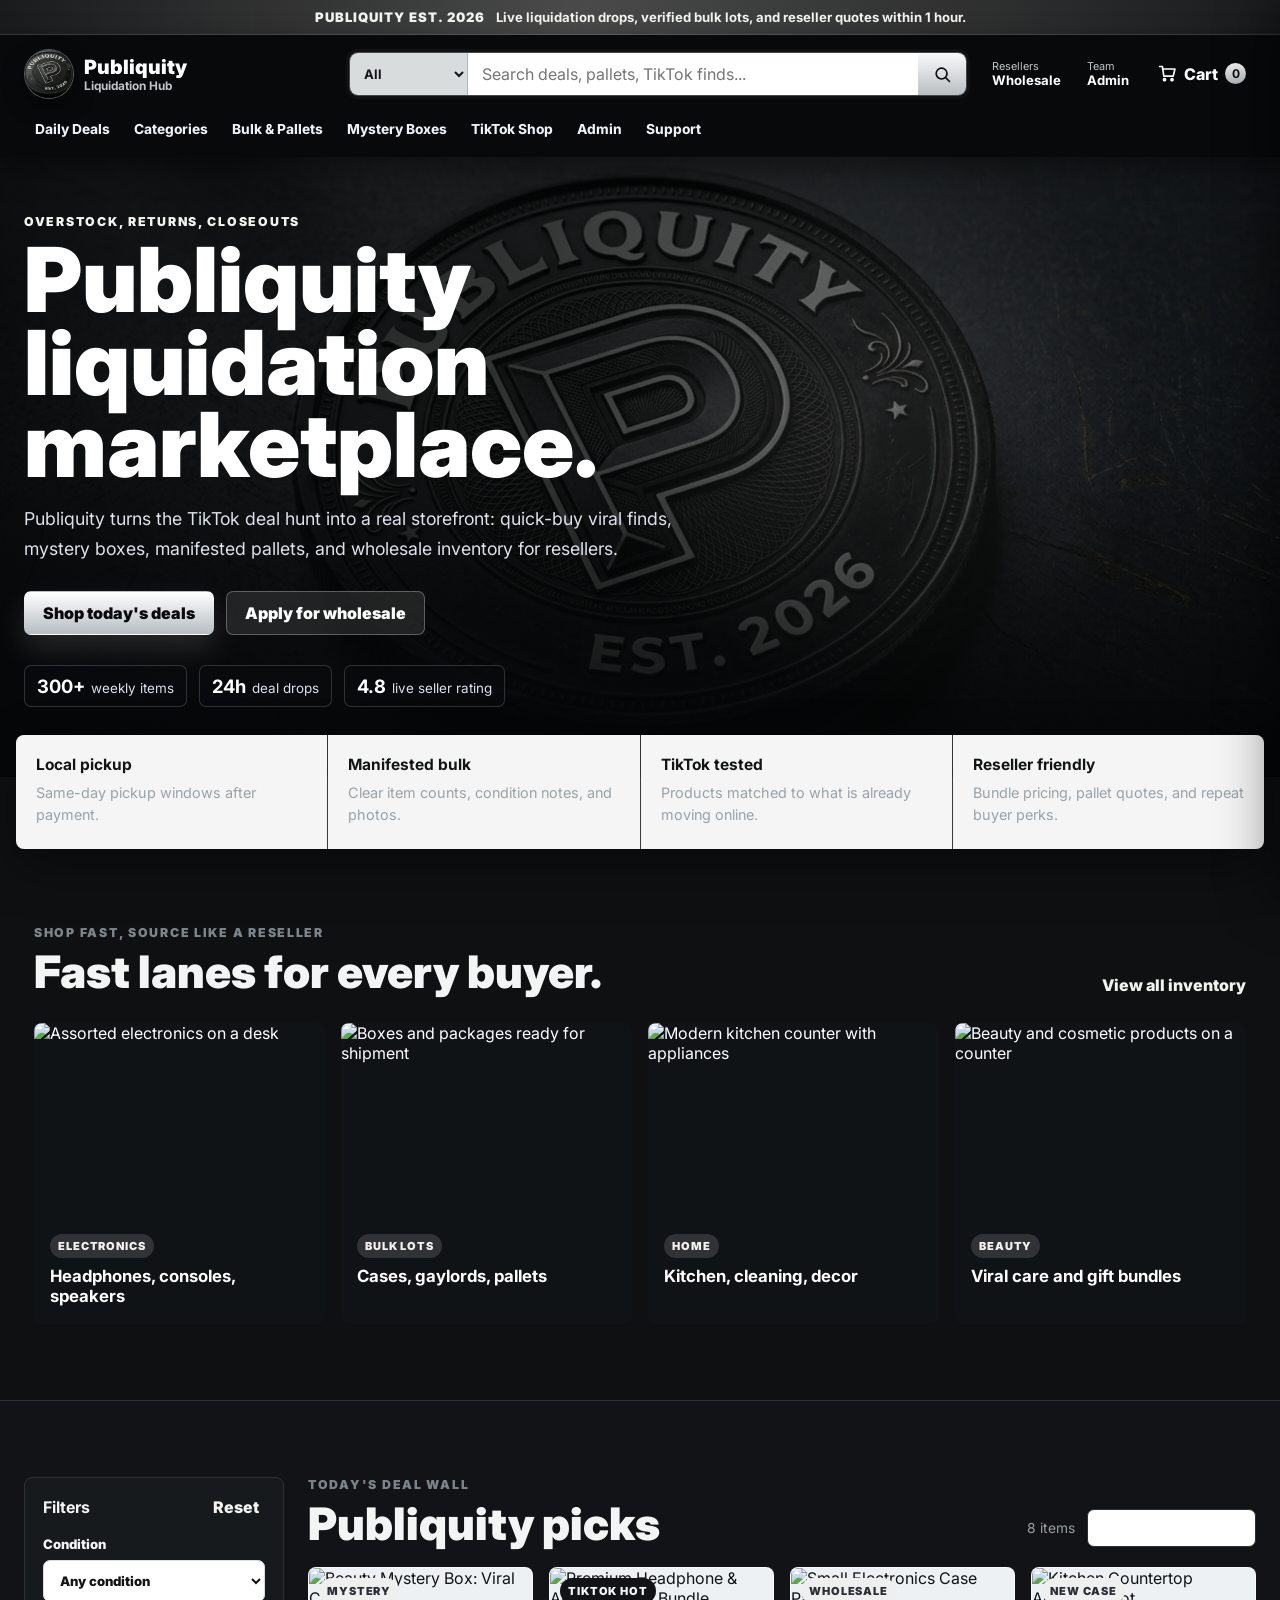
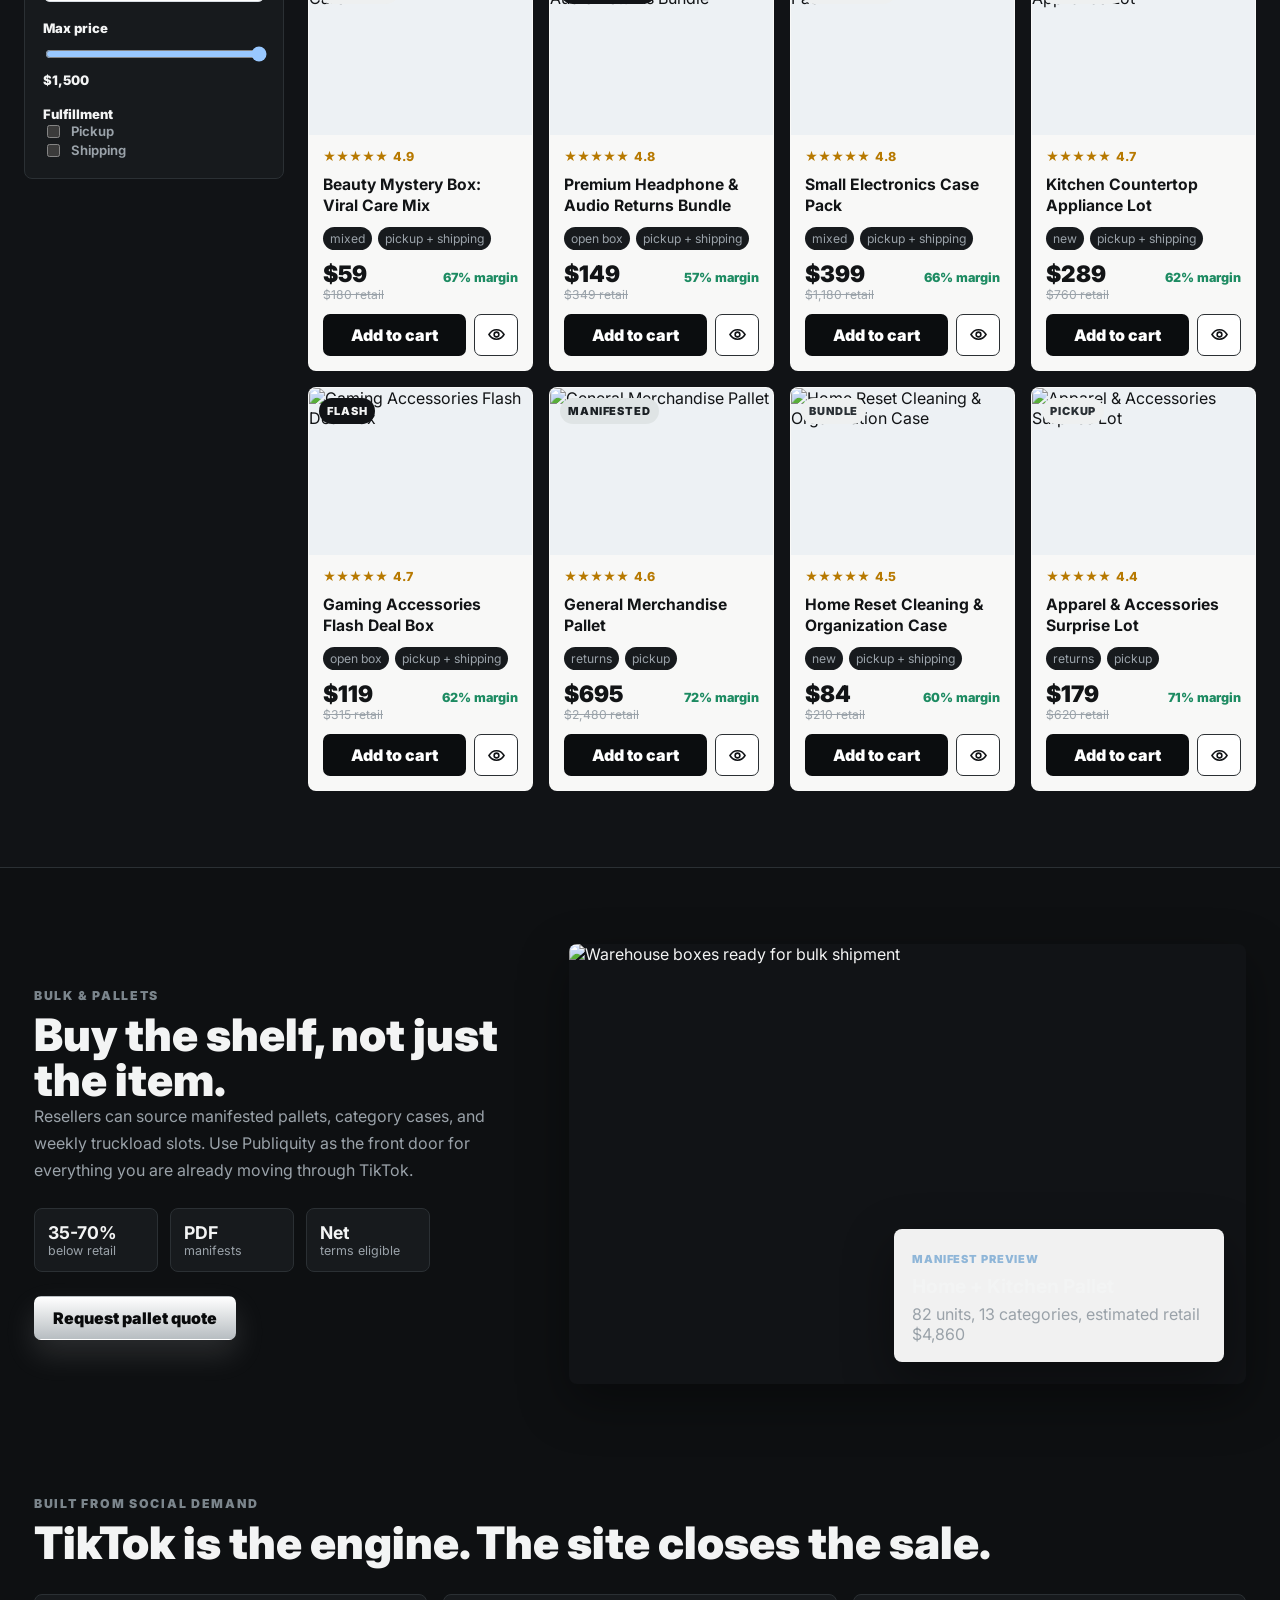
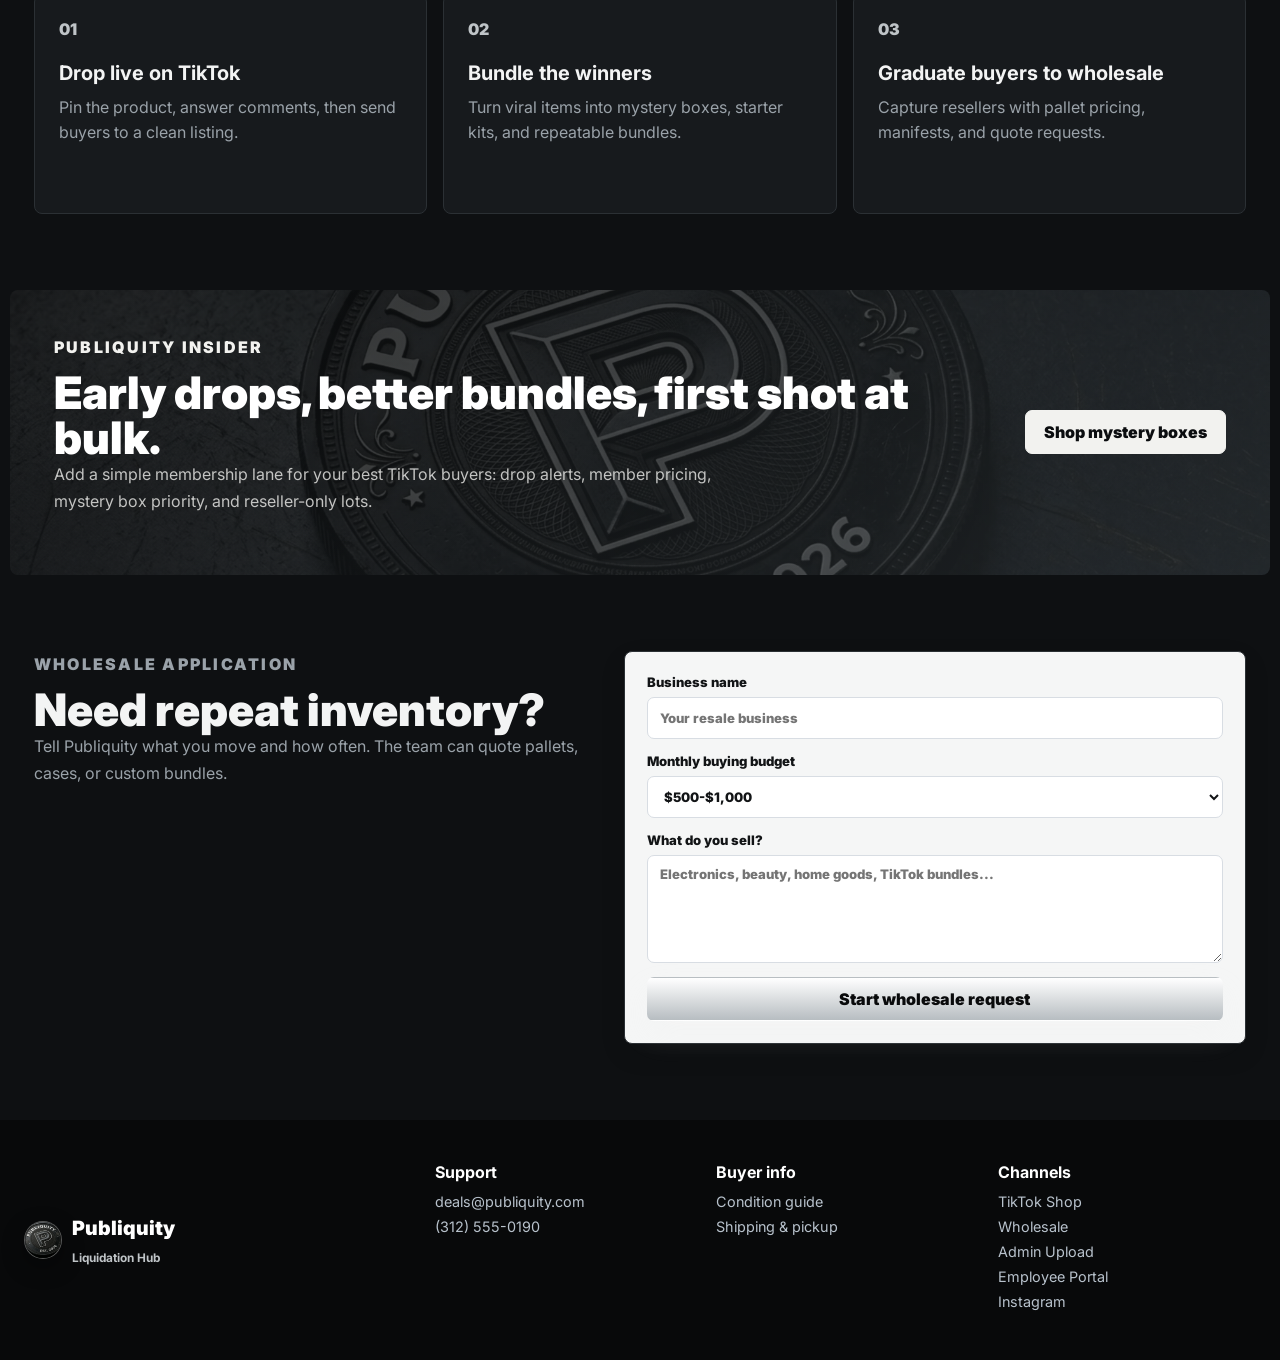
==== commit 6baaab05: "Add Publiquity admin and employee portals" ====
--- a/client-demos/publiquity/index.html
+++ b/client-demos/publiquity/index.html
@@ -16,7 +16,7 @@
       href="https://fonts.googleapis.com/css2?family=Inter:wght@400;500;600;700;800;900&display=swap"
       rel="stylesheet"
     />
-    <link rel="stylesheet" href="styles.css?v=publiquity-4" />
+    <link rel="stylesheet" href="styles.css?v=publiquity-5" />
   </head>
   <body>
     <div class="deal-strip">
@@ -61,6 +61,10 @@
             <span>Resellers</span>
             <strong>Wholesale</strong>
           </a>
+          <a class="mini-link" href="admin.html">
+            <span>Team</span>
+            <strong>Admin</strong>
+          </a>
           <button class="cart-button" type="button" data-cart-open>
             <svg viewBox="0 0 24 24" aria-hidden="true">
               <path d="M6.5 6h15l-2 8.5H8.2L6.5 3H3" />
@@ -78,6 +82,7 @@
         <a href="#bulk">Bulk & Pallets</a>
         <a href="#mystery">Mystery Boxes</a>
         <a href="#tiktok">TikTok Shop</a>
+        <a href="admin.html">Admin</a>
         <a href="#support">Support</a>
       </nav>
     </header>
@@ -91,7 +96,7 @@
         <div class="hero-overlay"></div>
         <div class="hero-content">
           <p class="eyebrow">Overstock, returns, closeouts</p>
-          <h1>Amazon-style shopping for liquidation deals.</h1>
+          <h1>Publiquity liquidation marketplace.</h1>
           <p>
             Publiquity turns the TikTok deal hunt into a real storefront: quick-buy viral finds,
             mystery boxes, manifested pallets, and wholesale inventory for resellers.
@@ -130,7 +135,7 @@
       <section class="section shell" id="categories">
         <div class="section-head">
           <div>
-            <p class="eyebrow">Shop like Amazon, source like a reseller</p>
+            <p class="eyebrow">Shop fast, source like a reseller</p>
             <h2>Fast lanes for every buyer.</h2>
           </div>
           <a class="text-link" href="#deals">View all inventory</a>
@@ -321,6 +326,8 @@
         <strong>Channels</strong>
         <a href="#tiktok">TikTok Shop</a>
         <a href="#wholesale">Wholesale</a>
+        <a href="admin.html">Admin Upload</a>
+        <a href="employee.html">Employee Portal</a>
       </div>
     </footer>
 
@@ -364,6 +371,6 @@
       <button class="btn primary full" type="button" data-quote-close>Got it</button>
     </dialog>
 
-    <script src="script.js?v=publiquity-4"></script>
+    <script src="script.js?v=publiquity-5"></script>
   </body>
 </html>
--- a/client-demos/publiquity/styles.css
+++ b/client-demos/publiquity/styles.css
@@ -1242,6 +1242,368 @@
   line-height: 1.7;
 }
 
+.ops-header .topbar {
+  grid-template-columns: minmax(230px, auto) 1fr;
+}
+
+.ops-nav {
+  display: flex;
+  justify-content: flex-end;
+  gap: 8px;
+}
+
+.ops-nav a {
+  padding: 10px 12px;
+  border-radius: 7px;
+  color: var(--silver);
+  font-size: 0.9rem;
+  font-weight: 850;
+}
+
+.ops-nav a:hover,
+.ops-nav a.is-active {
+  background: rgba(255, 255, 255, 0.08);
+  color: #fff;
+}
+
+.ops-page {
+  width: min(1420px, 100%);
+  margin: 0 auto;
+  padding: 34px 24px 70px;
+}
+
+.ops-hero {
+  display: grid;
+  grid-template-columns: minmax(0, 1.1fr) minmax(420px, 0.9fr);
+  gap: 26px;
+  align-items: end;
+  min-height: 270px;
+  padding: 34px;
+  border: 1px solid rgba(255, 255, 255, 0.12);
+  border-radius: 8px;
+  background:
+    linear-gradient(90deg, rgba(8, 9, 10, 0.92), rgba(8, 9, 10, 0.72)),
+    url("assets/publiquity-brand-hero.webp") center/cover;
+  box-shadow: var(--shadow);
+}
+
+.ops-hero h1 {
+  max-width: 820px;
+  margin-bottom: 14px;
+  font-size: clamp(2.1rem, 4vw, 4.8rem);
+  line-height: 0.96;
+  letter-spacing: 0;
+}
+
+.ops-hero p:not(.eyebrow) {
+  max-width: 680px;
+  color: rgba(243, 244, 244, 0.78);
+  line-height: 1.65;
+}
+
+.ops-stat-grid {
+  display: grid;
+  grid-template-columns: repeat(3, minmax(0, 1fr));
+  gap: 10px;
+}
+
+.ops-stat-grid article,
+.team-load article {
+  padding: 16px;
+  border: 1px solid rgba(255, 255, 255, 0.13);
+  border-radius: 8px;
+  background: rgba(255, 255, 255, 0.07);
+}
+
+.ops-stat-grid span,
+.team-load span {
+  display: block;
+  color: var(--muted);
+  font-size: 0.78rem;
+  font-weight: 750;
+}
+
+.ops-stat-grid strong {
+  display: block;
+  margin-top: 6px;
+  font-size: 2rem;
+}
+
+.ops-layout {
+  display: grid;
+  grid-template-columns: minmax(0, 1.1fr) minmax(380px, 0.9fr);
+  gap: 18px;
+  margin-top: 18px;
+}
+
+.ops-panel {
+  padding: 20px;
+  border: 1px solid var(--line);
+  border-radius: 8px;
+  background: #15181b;
+  box-shadow: 0 12px 36px rgba(0, 0, 0, 0.18);
+}
+
+.ops-panel-head {
+  display: flex;
+  justify-content: space-between;
+  align-items: start;
+  gap: 18px;
+  margin-bottom: 18px;
+}
+
+.ops-panel h2,
+.task-column h2 {
+  margin: 0;
+  font-size: 1.28rem;
+  letter-spacing: 0;
+}
+
+.ops-form-grid {
+  display: grid;
+  grid-template-columns: repeat(2, minmax(0, 1fr));
+  gap: 12px;
+}
+
+.ops-form-grid label,
+.ops-panel label {
+  display: grid;
+  gap: 7px;
+  color: var(--silver);
+  font-size: 0.82rem;
+  font-weight: 850;
+}
+
+.ops-form-grid .wide {
+  grid-column: 1 / -1;
+}
+
+.ops-panel input,
+.ops-panel select,
+.ops-panel textarea {
+  width: 100%;
+  min-height: 42px;
+  border: 1px solid #3a4147;
+  border-radius: 7px;
+  background: #0f1113;
+  color: #f3f4f4;
+  padding: 0 12px;
+  outline: 0;
+}
+
+.ops-panel textarea {
+  min-height: 110px;
+  padding-top: 10px;
+  resize: vertical;
+}
+
+.ops-panel input:focus,
+.ops-panel select:focus,
+.ops-panel textarea:focus {
+  border-color: var(--silver);
+  box-shadow: 0 0 0 3px rgba(242, 242, 239, 0.12);
+}
+
+.csv-box {
+  min-height: 230px !important;
+  font-family: ui-monospace, SFMono-Regular, Menlo, Monaco, Consolas, "Liberation Mono", monospace;
+  font-size: 0.84rem;
+  line-height: 1.55;
+}
+
+.ops-actions {
+  display: flex;
+  justify-content: flex-end;
+  gap: 10px;
+  margin-top: 12px;
+}
+
+.btn.small {
+  min-height: 36px;
+  padding-inline: 12px;
+  font-size: 0.82rem;
+}
+
+.inventory-panel {
+  margin-top: 18px;
+}
+
+.ops-table-wrap {
+  overflow-x: auto;
+}
+
+.ops-table {
+  width: 100%;
+  border-collapse: collapse;
+  min-width: 980px;
+}
+
+.ops-table th,
+.ops-table td {
+  padding: 13px 11px;
+  border-bottom: 1px solid var(--line);
+  text-align: left;
+  vertical-align: top;
+  font-size: 0.88rem;
+}
+
+.ops-table th {
+  color: var(--silver);
+  font-size: 0.76rem;
+  text-transform: uppercase;
+  letter-spacing: 0.08em;
+}
+
+.ops-table td small {
+  display: block;
+  margin-top: 4px;
+  color: var(--muted);
+}
+
+.status-pill,
+.priority {
+  display: inline-flex;
+  width: max-content;
+  padding: 5px 8px;
+  border-radius: 999px;
+  background: #242a2f;
+  color: #f3f4f4;
+  font-size: 0.72rem;
+  font-weight: 900;
+  text-transform: uppercase;
+  letter-spacing: 0.06em;
+}
+
+.status-pill.published,
+.status-pill.ready-to-publish {
+  background: #dfe4e5;
+  color: #14171a;
+}
+
+.status-pill.needs-photos,
+.priority.high,
+.priority.urgent {
+  background: #f2f2ef;
+  color: #111316;
+}
+
+.row-actions,
+.task-actions {
+  display: flex;
+  flex-wrap: wrap;
+  gap: 6px;
+}
+
+.row-actions button,
+.task-actions button {
+  min-height: 30px;
+  border: 1px solid #3a4147;
+  border-radius: 6px;
+  background: #0f1113;
+  color: #f3f4f4;
+  font-size: 0.75rem;
+  font-weight: 850;
+}
+
+.activity-list {
+  display: grid;
+  gap: 10px;
+}
+
+.activity-item {
+  display: flex;
+  justify-content: space-between;
+  gap: 16px;
+  padding: 12px;
+  border: 1px solid var(--line);
+  border-radius: 8px;
+  background: #101214;
+}
+
+.activity-item strong,
+.activity-item span,
+.activity-item time {
+  display: block;
+}
+
+.activity-item span,
+.activity-item time {
+  color: var(--muted);
+  font-size: 0.83rem;
+}
+
+.employee-layout {
+  grid-template-columns: minmax(360px, 0.72fr) minmax(0, 1fr);
+}
+
+.team-load {
+  display: grid;
+  grid-template-columns: repeat(4, minmax(0, 1fr));
+  gap: 10px;
+}
+
+.team-load strong {
+  display: block;
+  margin-bottom: 5px;
+  font-size: 1rem;
+}
+
+.task-board {
+  display: grid;
+  grid-template-columns: repeat(3, minmax(0, 1fr));
+  gap: 16px;
+  margin-top: 18px;
+}
+
+.task-column {
+  min-height: 420px;
+  padding: 16px;
+  border: 1px solid var(--line);
+  border-radius: 8px;
+  background: #15181b;
+}
+
+.task-column h2 {
+  margin-bottom: 12px;
+}
+
+.task-column > div {
+  display: grid;
+  gap: 10px;
+}
+
+.task-card {
+  padding: 14px;
+  border: 1px solid #30363b;
+  border-radius: 8px;
+  background: #0f1113;
+}
+
+.task-card-head {
+  display: flex;
+  justify-content: space-between;
+  align-items: center;
+  gap: 10px;
+  margin-bottom: 12px;
+}
+
+.task-card h3 {
+  margin: 0 0 8px;
+  font-size: 0.98rem;
+  line-height: 1.35;
+}
+
+.task-card p,
+.task-card small {
+  color: var(--muted);
+  font-size: 0.82rem;
+}
+
+.task-card small {
+  display: block;
+  margin: 10px 0;
+}
+
 @media (max-width: 1180px) {
   .topbar {
     grid-template-columns: minmax(190px, auto) minmax(260px, 1fr) auto;
@@ -1252,6 +1614,16 @@
   }
 
   .category-grid {
+    grid-template-columns: repeat(2, minmax(0, 1fr));
+  }
+
+  .ops-hero,
+  .ops-layout,
+  .employee-layout {
+    grid-template-columns: 1fr;
+  }
+
+  .team-load {
     grid-template-columns: repeat(2, minmax(0, 1fr));
   }
 }
@@ -1345,6 +1717,17 @@
     grid-template-columns: 1fr;
   }
 
+  .ops-header .topbar,
+  .ops-stat-grid,
+  .task-board {
+    grid-template-columns: 1fr;
+  }
+
+  .ops-nav {
+    justify-content: flex-start;
+    flex-wrap: wrap;
+  }
+
   .membership {
     align-items: flex-start;
     flex-direction: column;
@@ -1455,4 +1838,18 @@
   .footer {
     padding-inline: 18px;
   }
-}
+
+  .ops-page {
+    padding: 24px 14px 54px;
+  }
+
+  .ops-hero,
+  .ops-panel {
+    padding: 18px;
+  }
+
+  .ops-form-grid,
+  .team-load {
+    grid-template-columns: 1fr;
+  }
+}
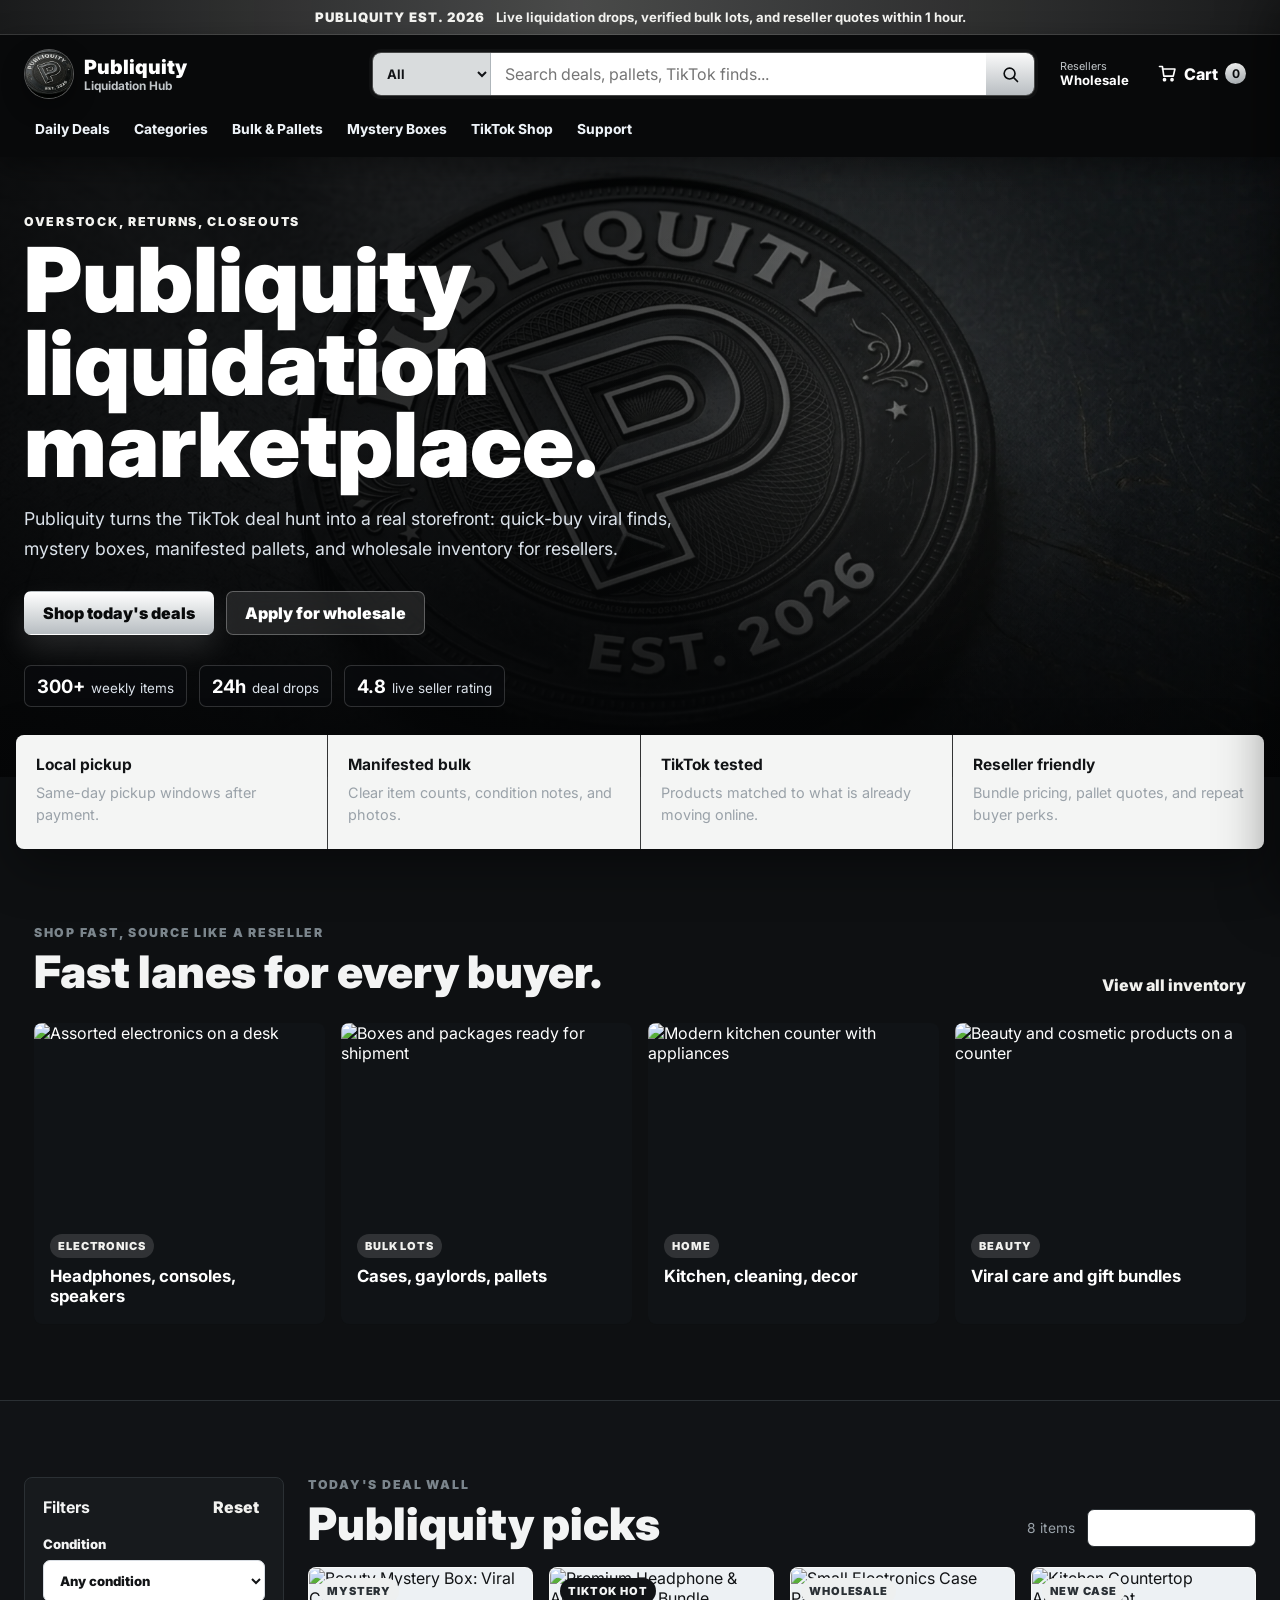
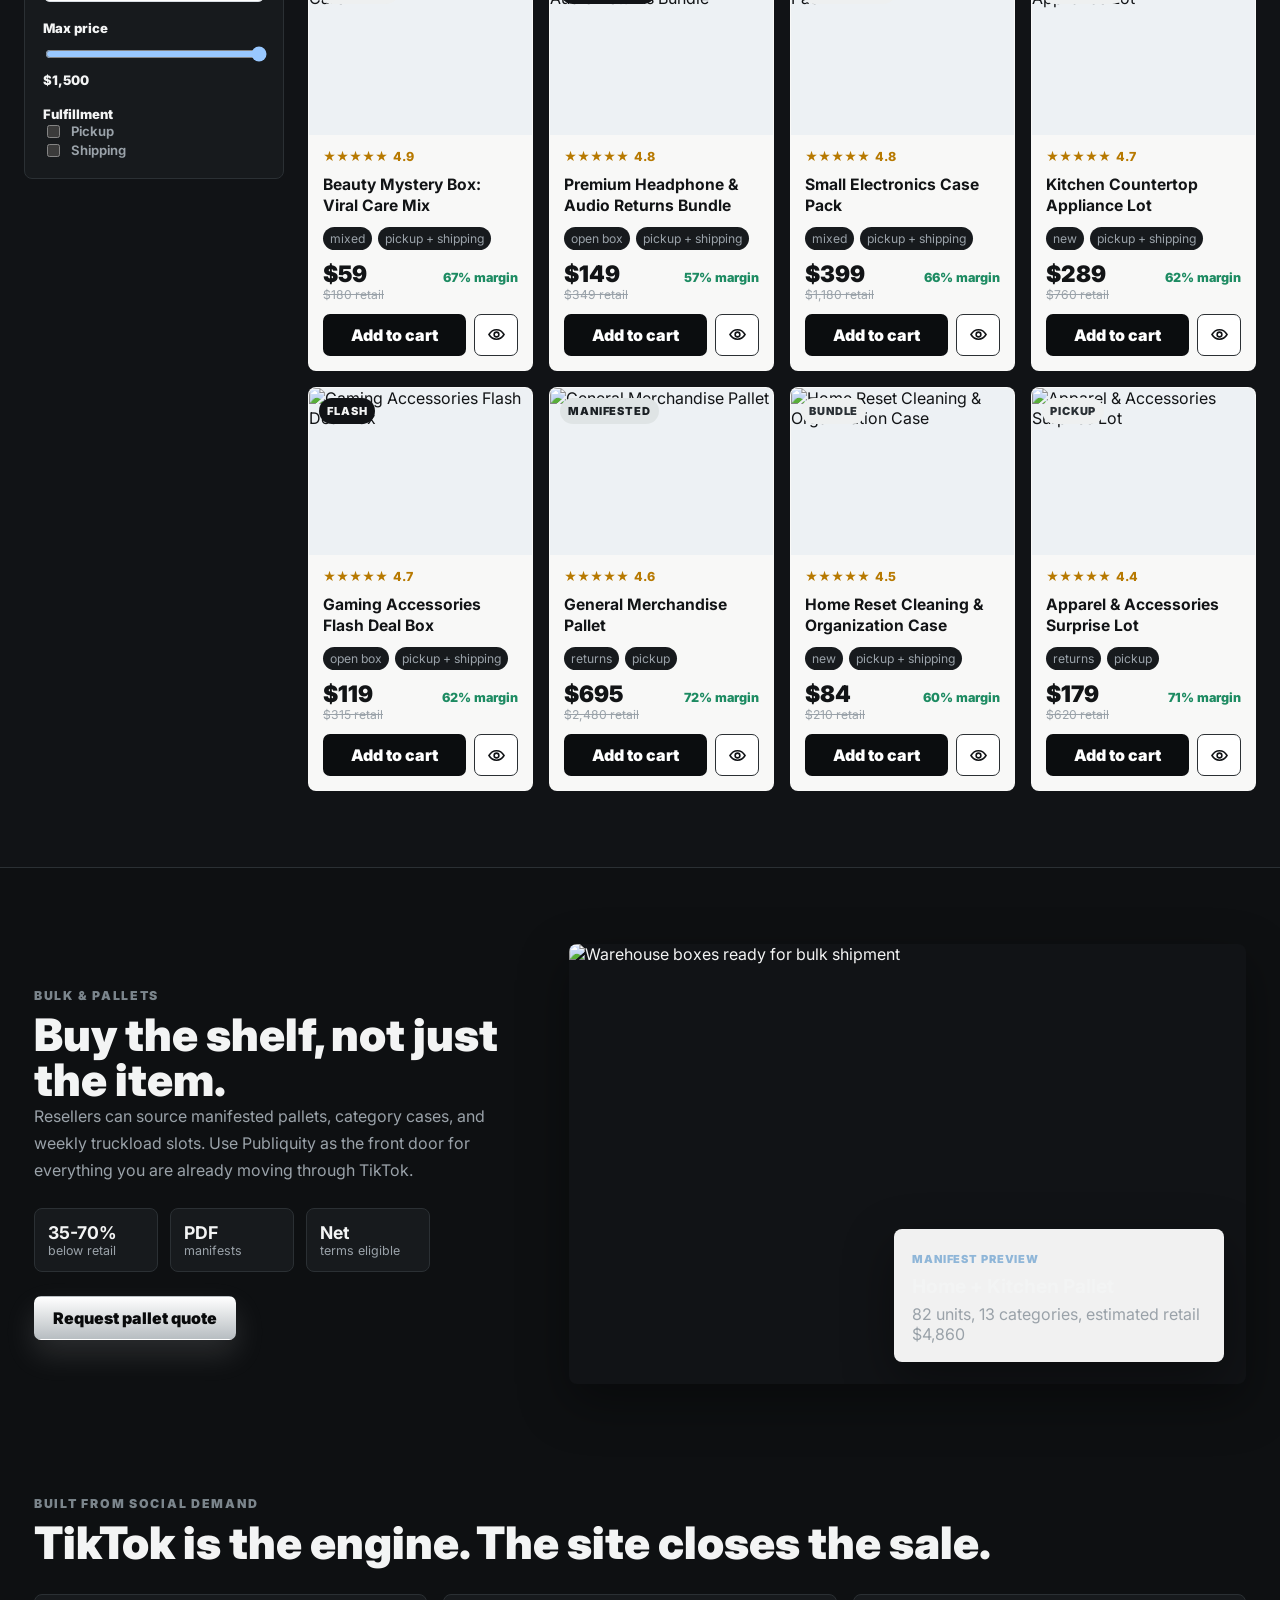
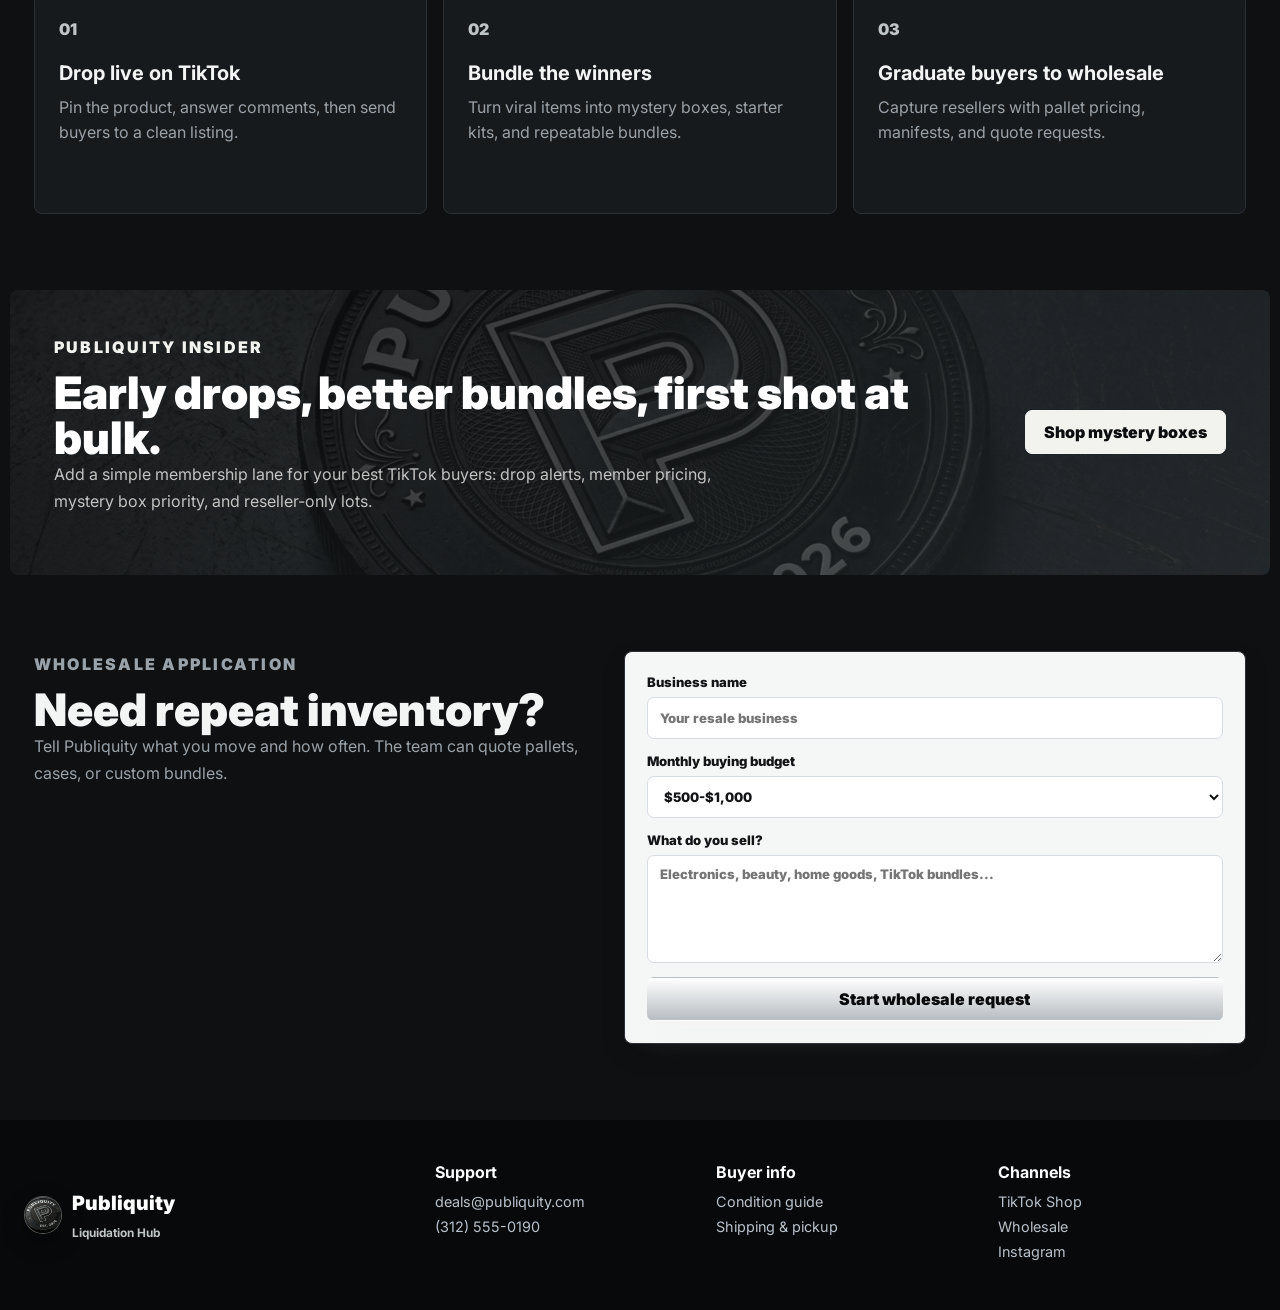
==== commit c5a7f938: "Hide Publiquity back-office links from storefront" ====
--- a/client-demos/publiquity/index.html
+++ b/client-demos/publiquity/index.html
@@ -61,10 +61,6 @@
             <span>Resellers</span>
             <strong>Wholesale</strong>
           </a>
-          <a class="mini-link" href="admin.html">
-            <span>Team</span>
-            <strong>Admin</strong>
-          </a>
           <button class="cart-button" type="button" data-cart-open>
             <svg viewBox="0 0 24 24" aria-hidden="true">
               <path d="M6.5 6h15l-2 8.5H8.2L6.5 3H3" />
@@ -82,7 +78,6 @@
         <a href="#bulk">Bulk & Pallets</a>
         <a href="#mystery">Mystery Boxes</a>
         <a href="#tiktok">TikTok Shop</a>
-        <a href="admin.html">Admin</a>
         <a href="#support">Support</a>
       </nav>
     </header>
@@ -326,8 +321,6 @@
         <strong>Channels</strong>
         <a href="#tiktok">TikTok Shop</a>
         <a href="#wholesale">Wholesale</a>
-        <a href="admin.html">Admin Upload</a>
-        <a href="employee.html">Employee Portal</a>
       </div>
     </footer>
 
